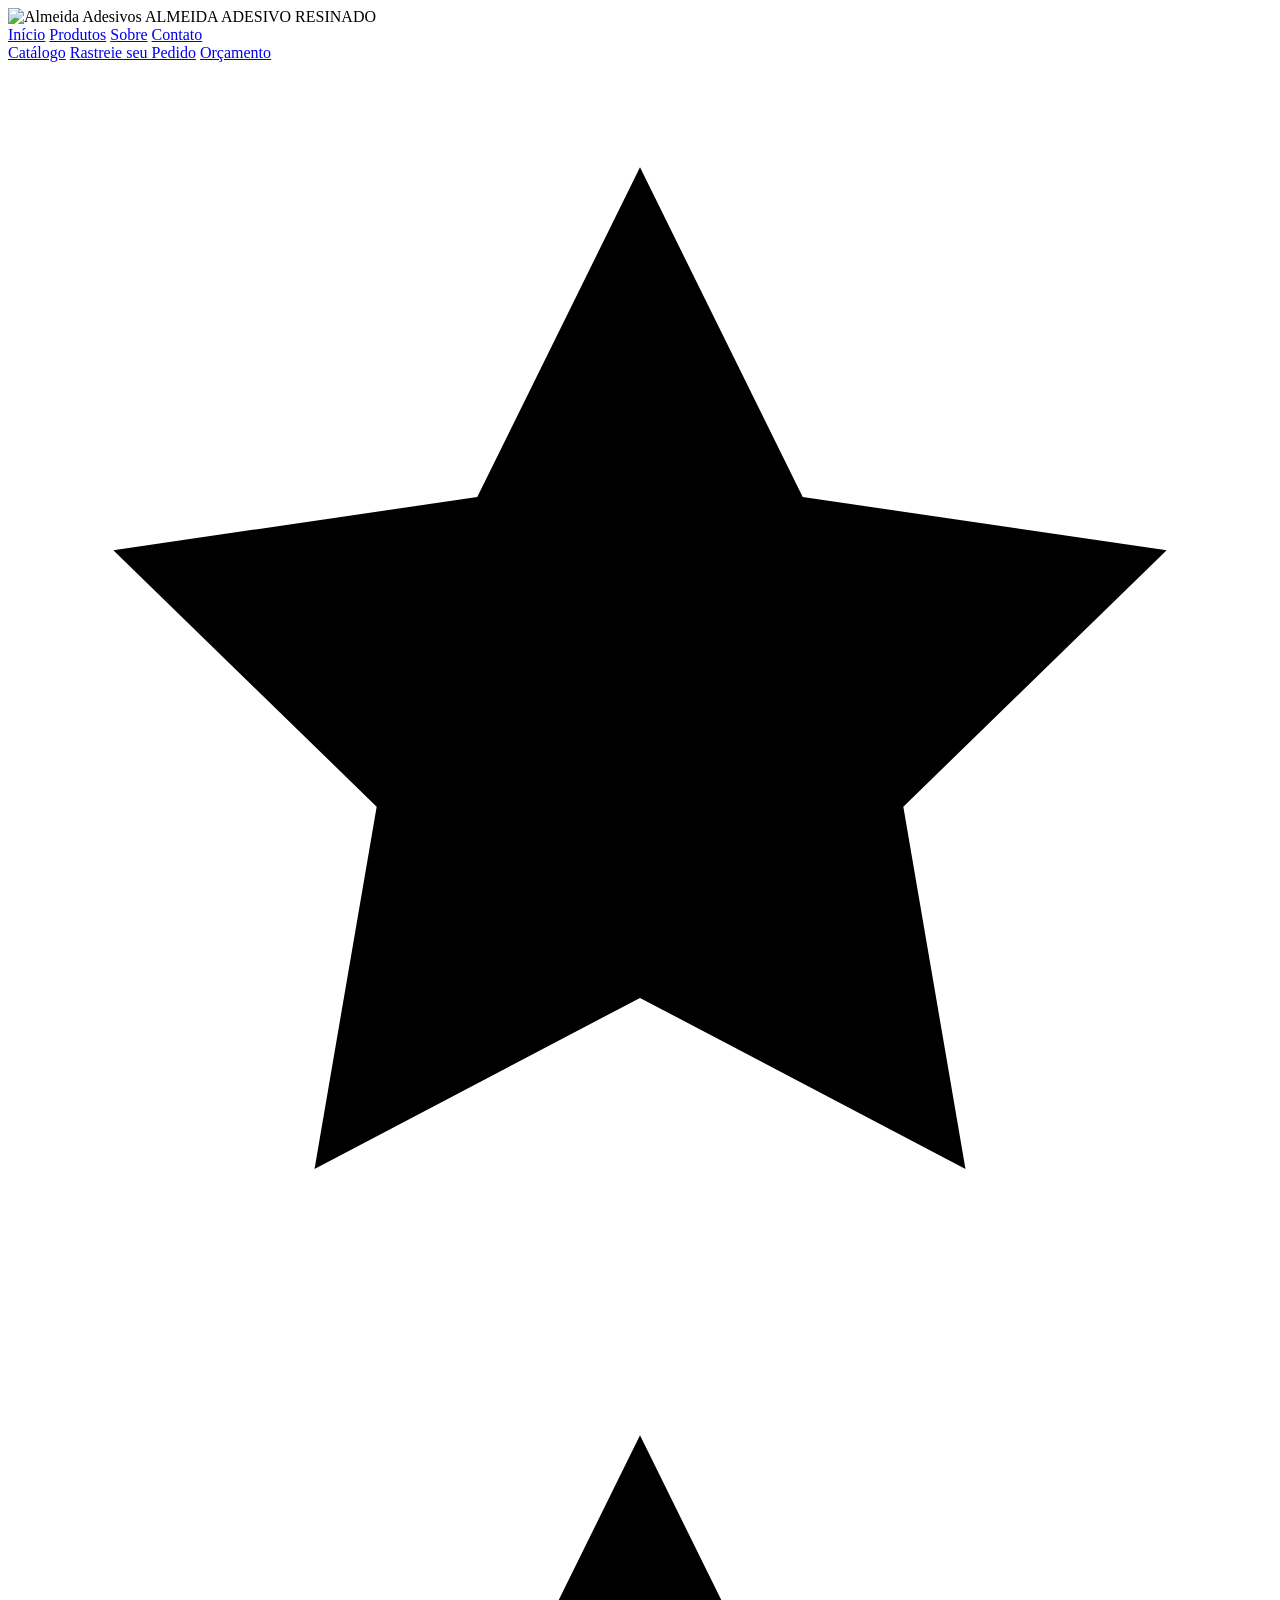
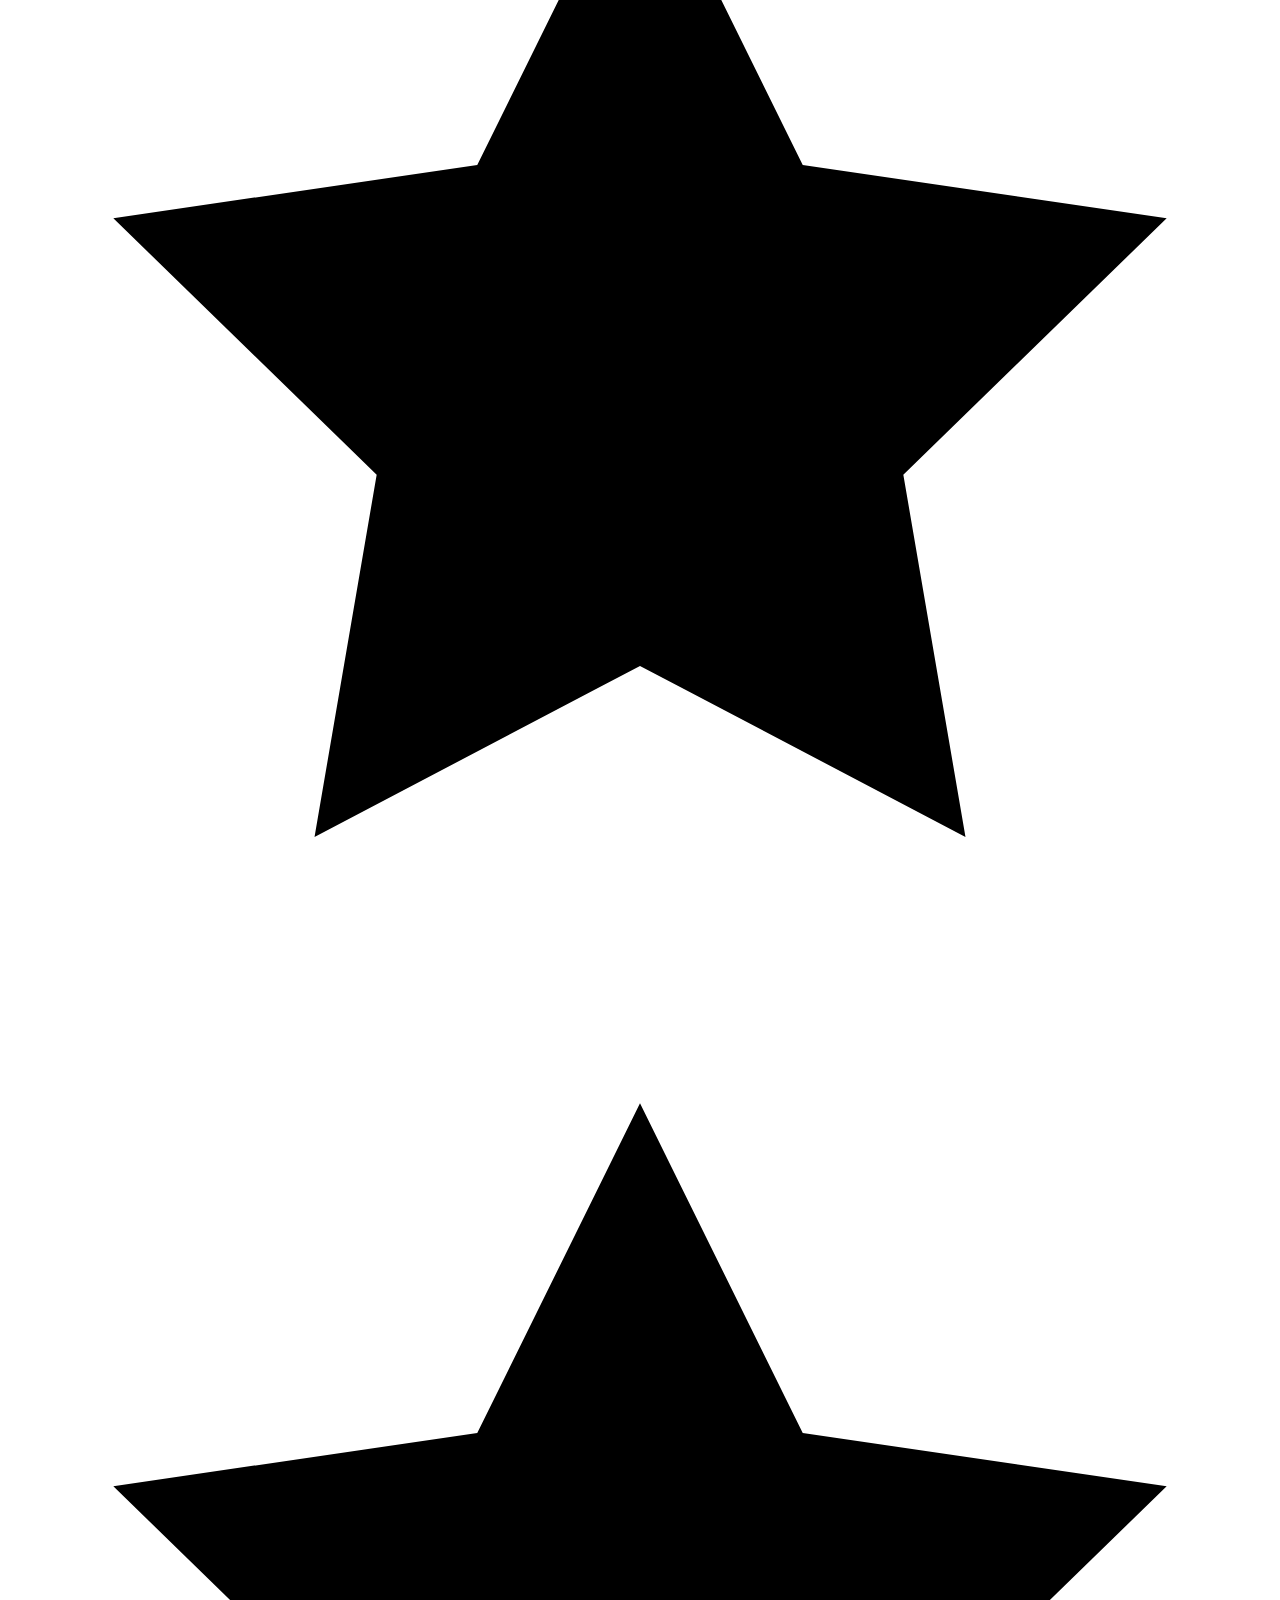
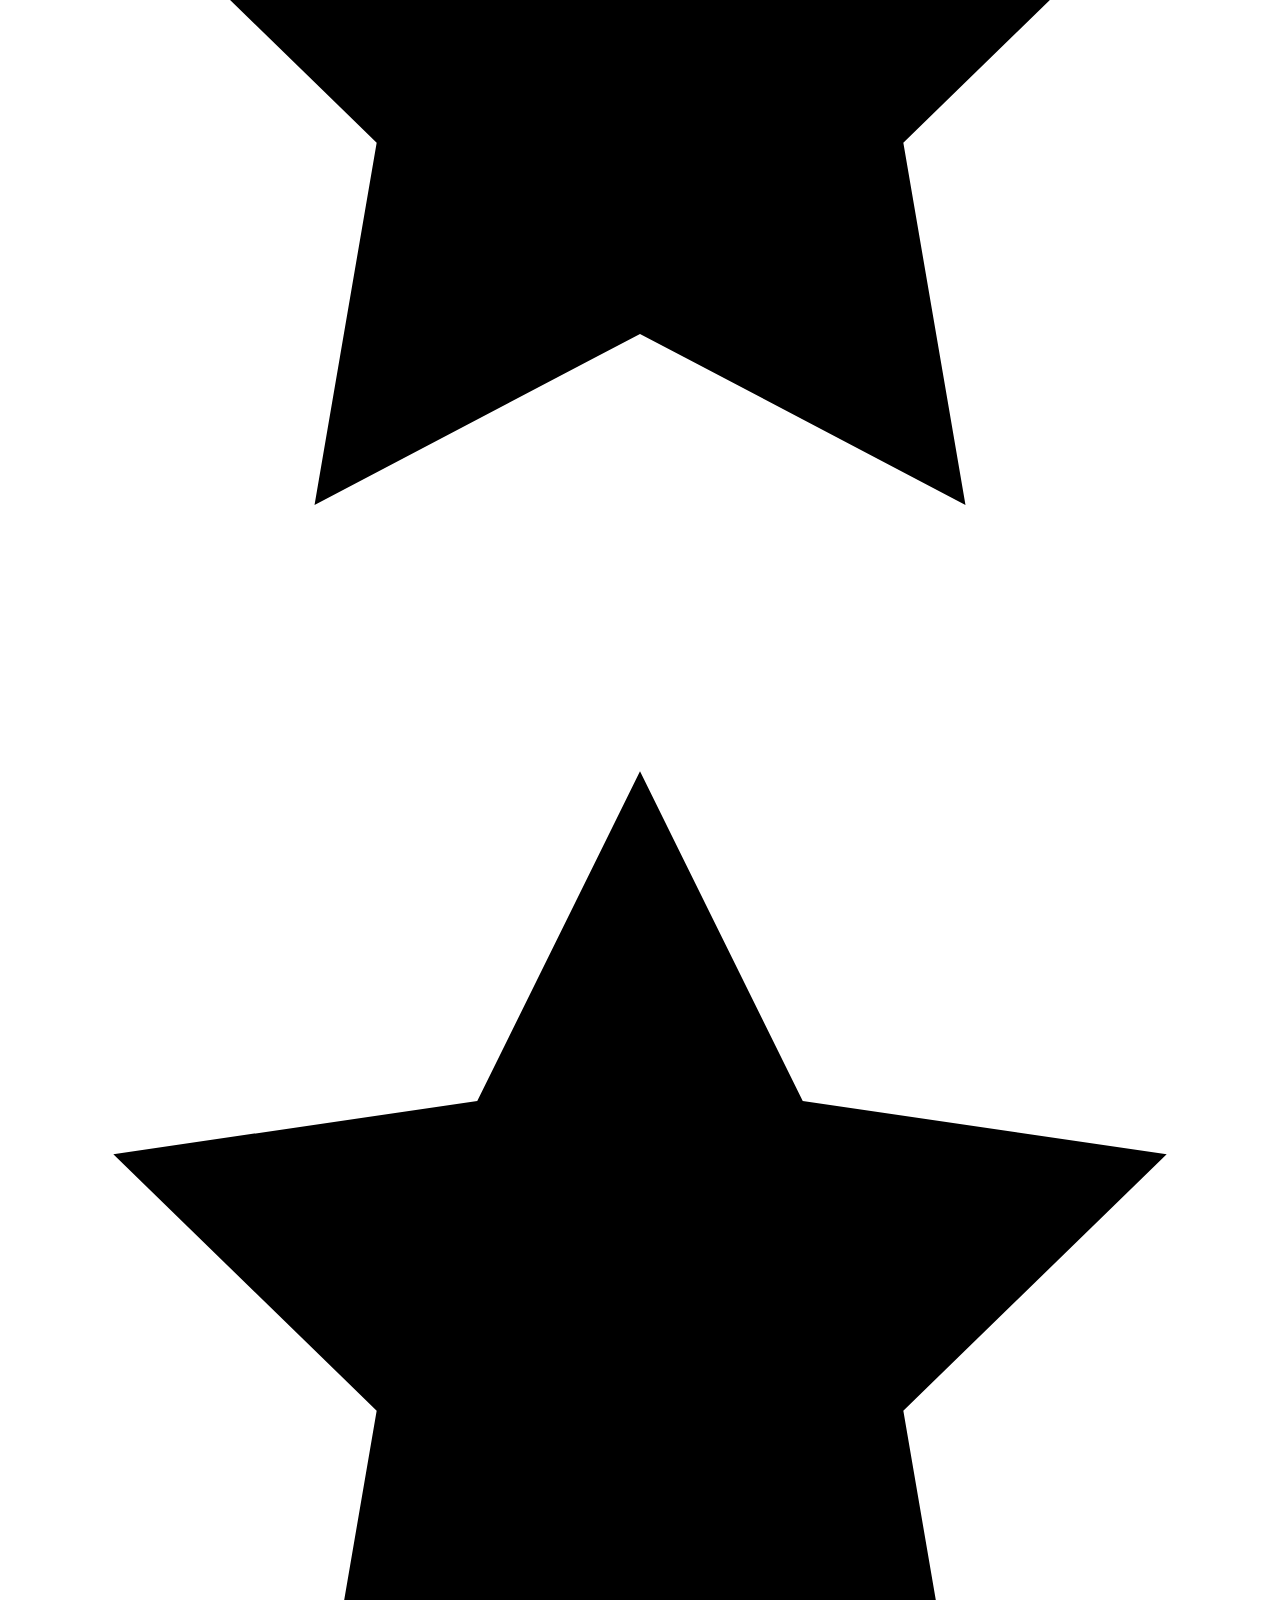
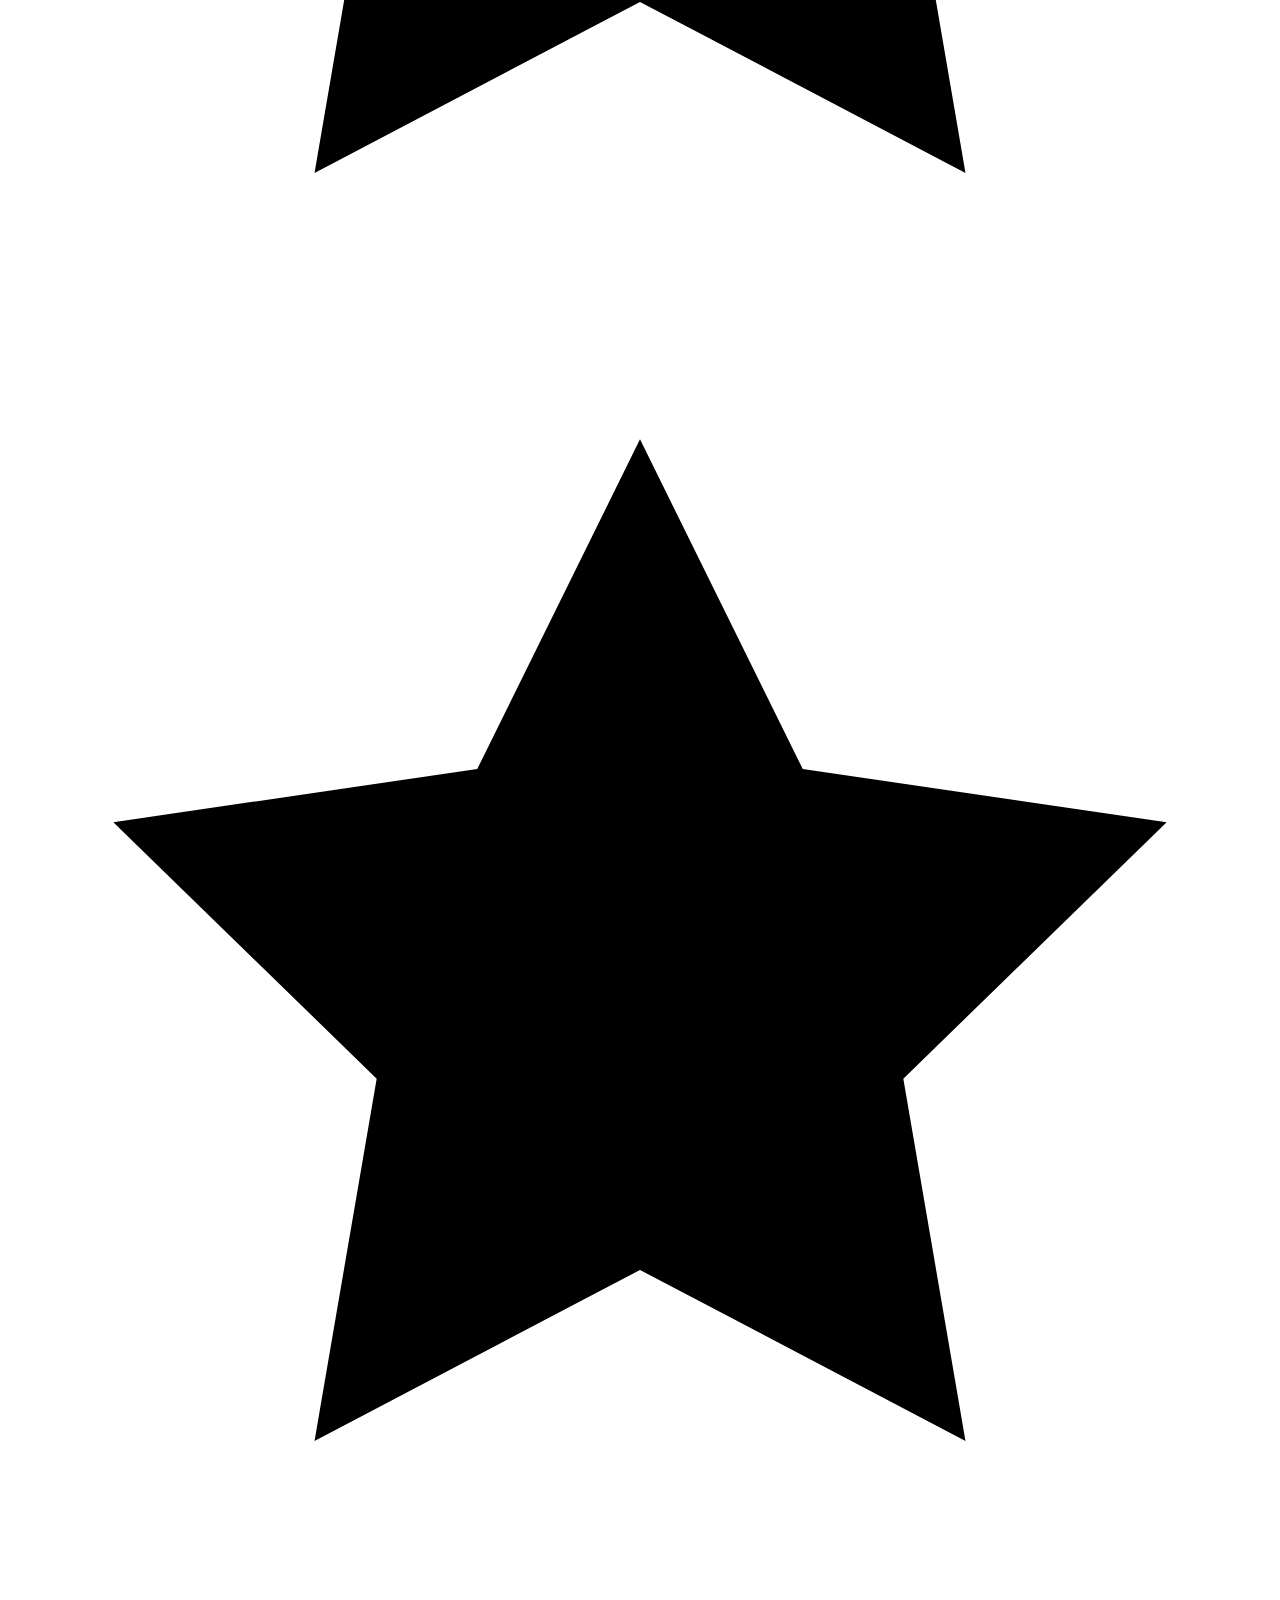
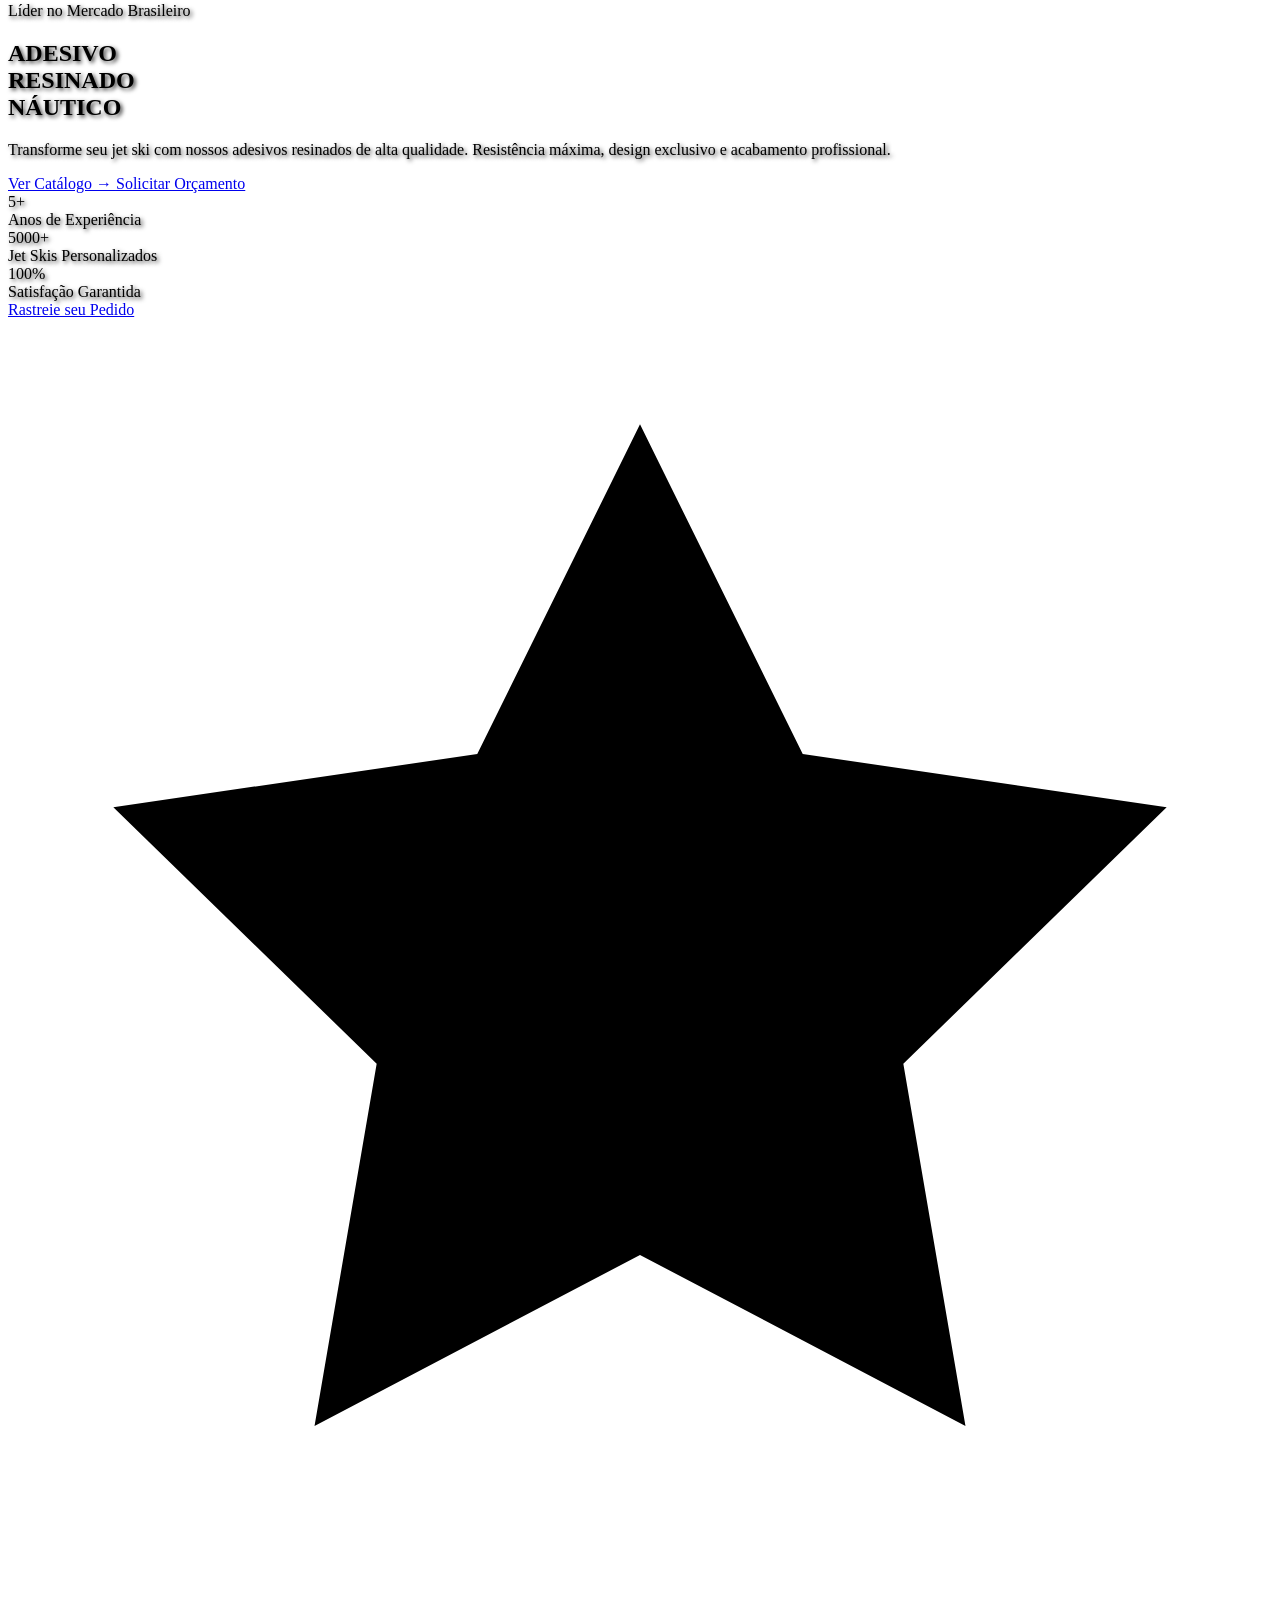
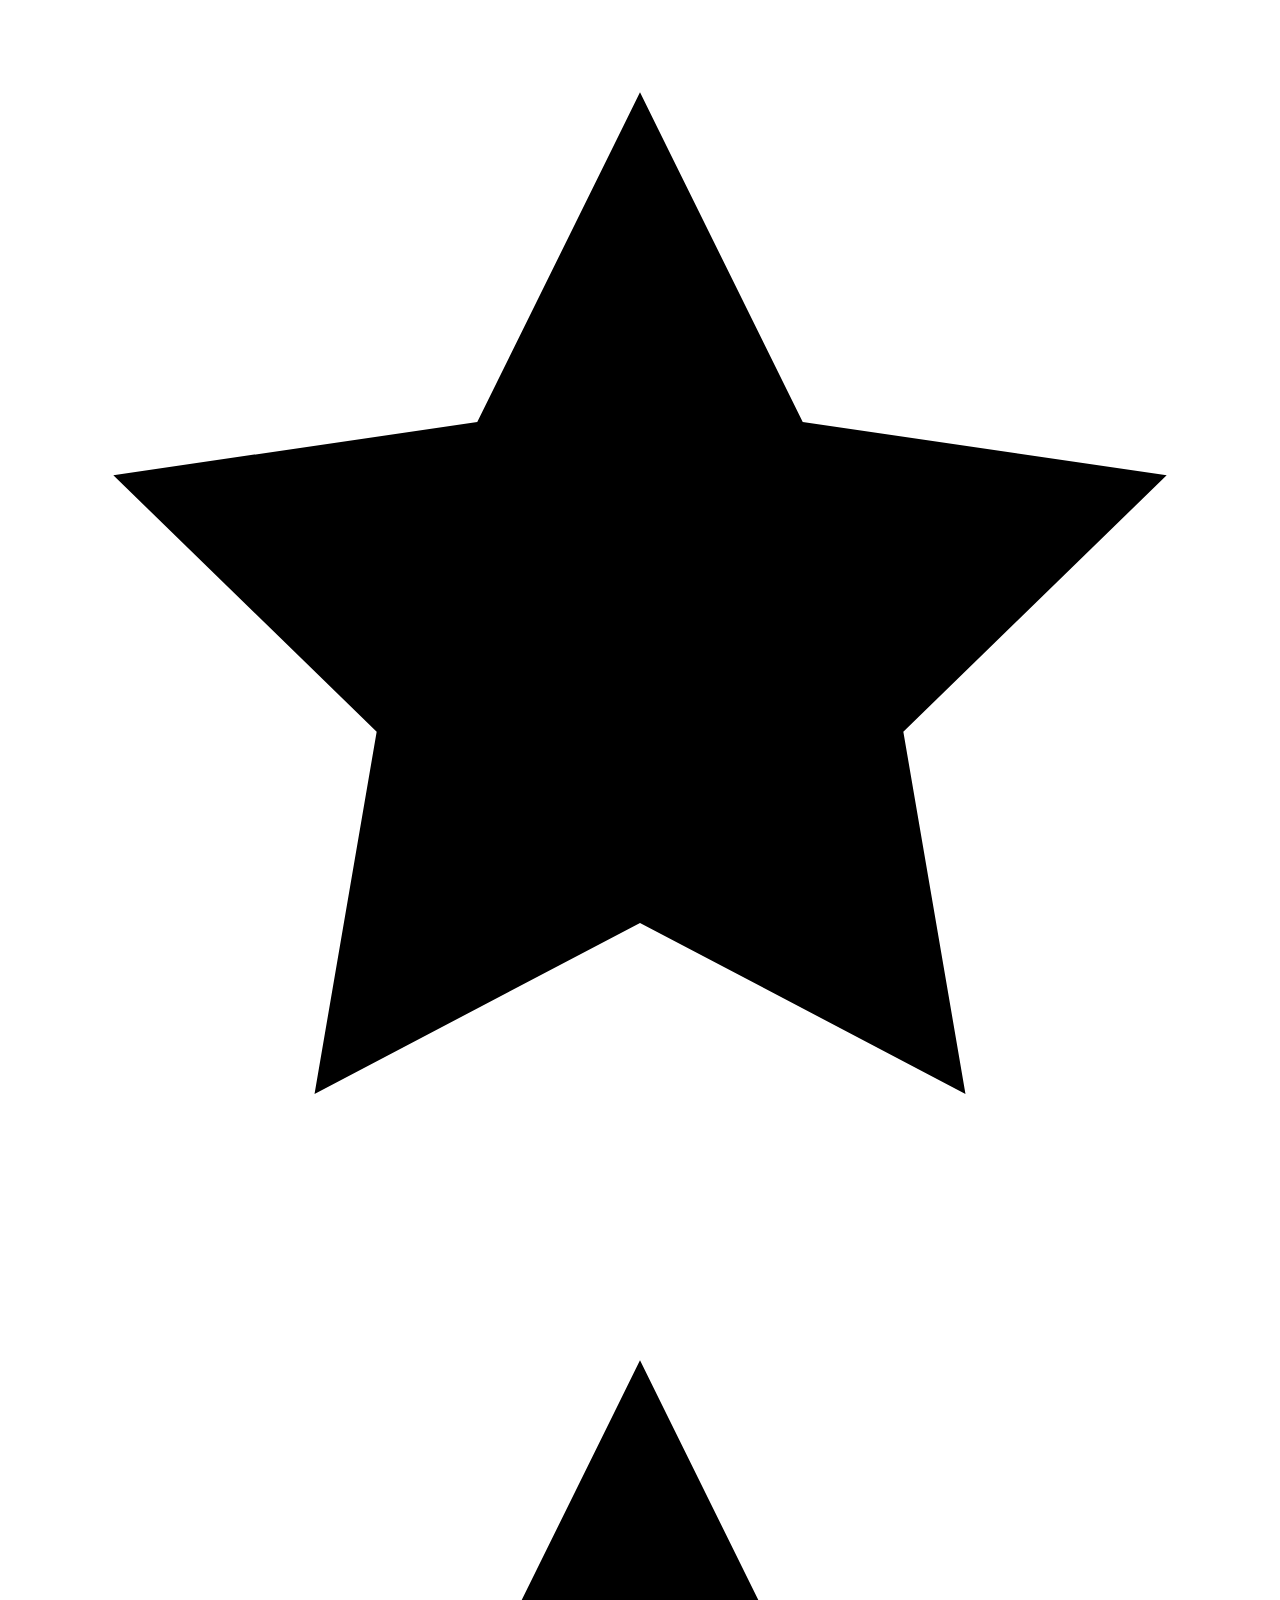
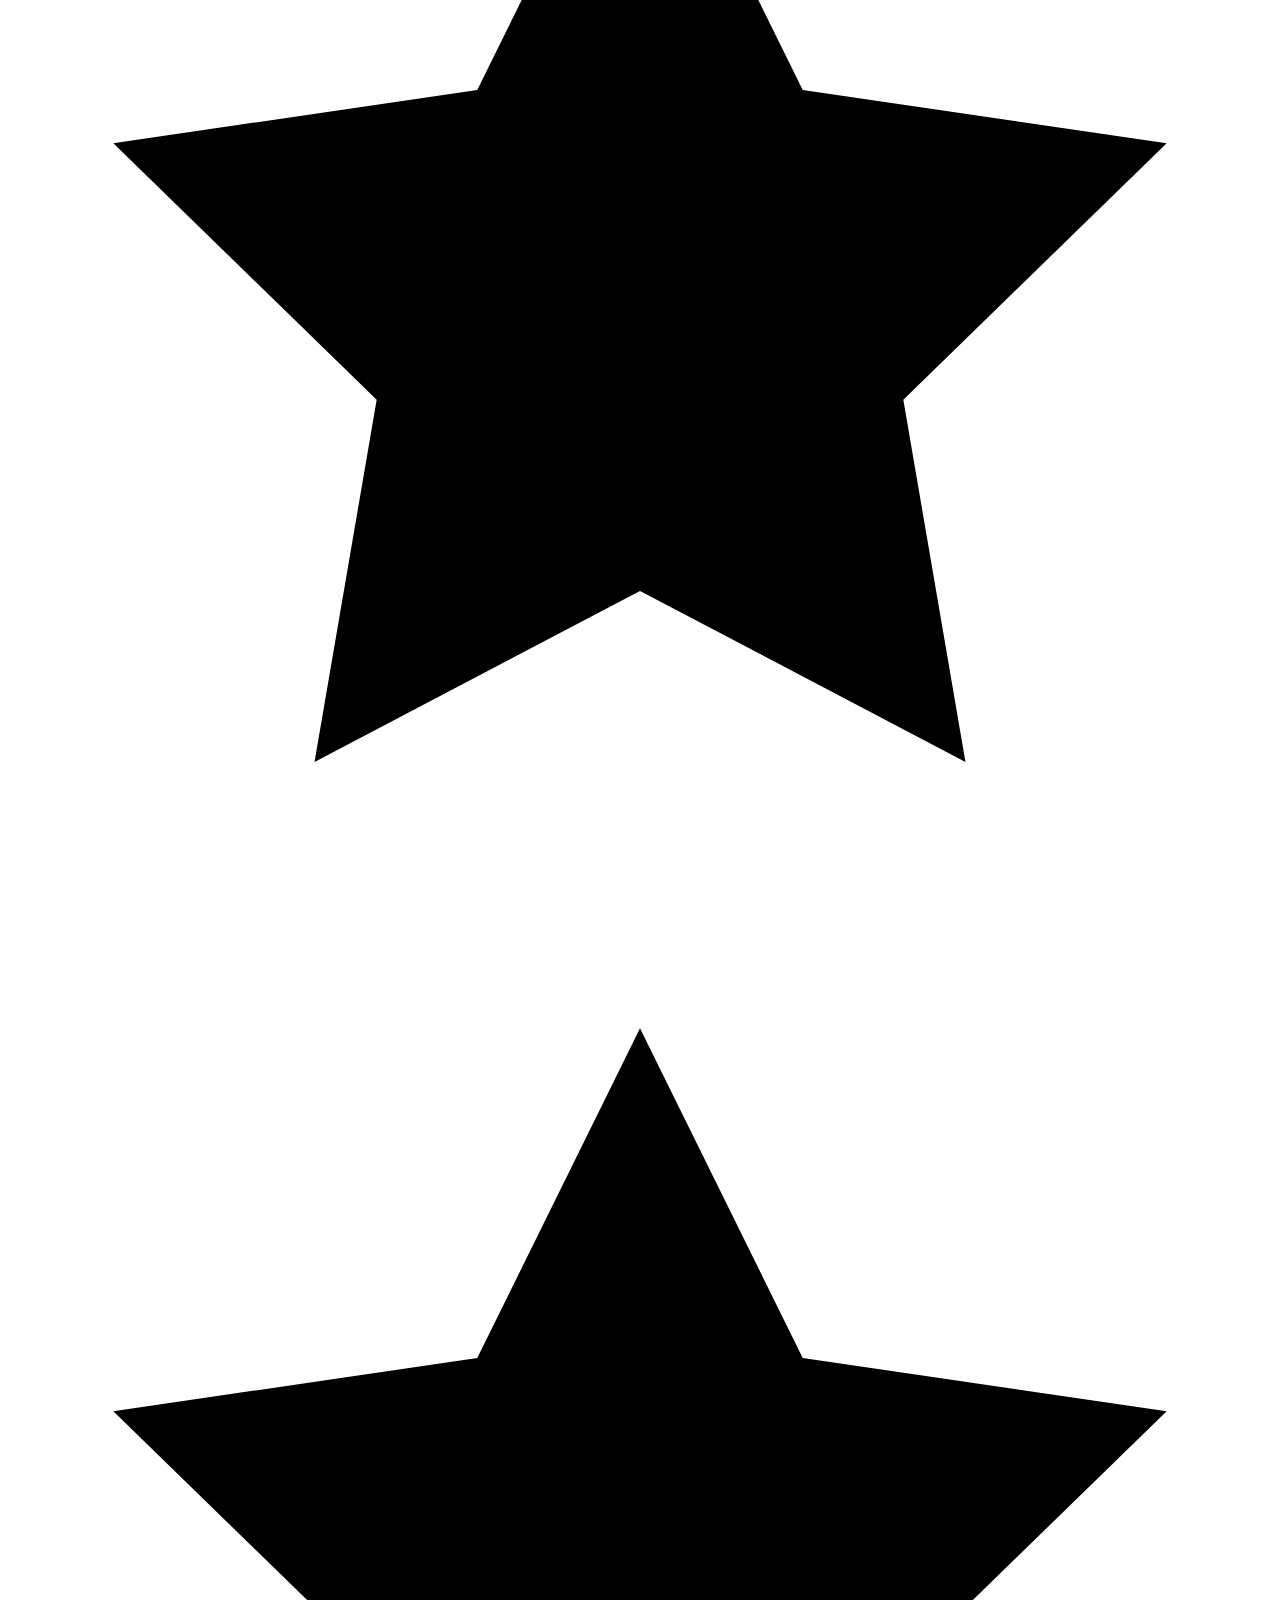
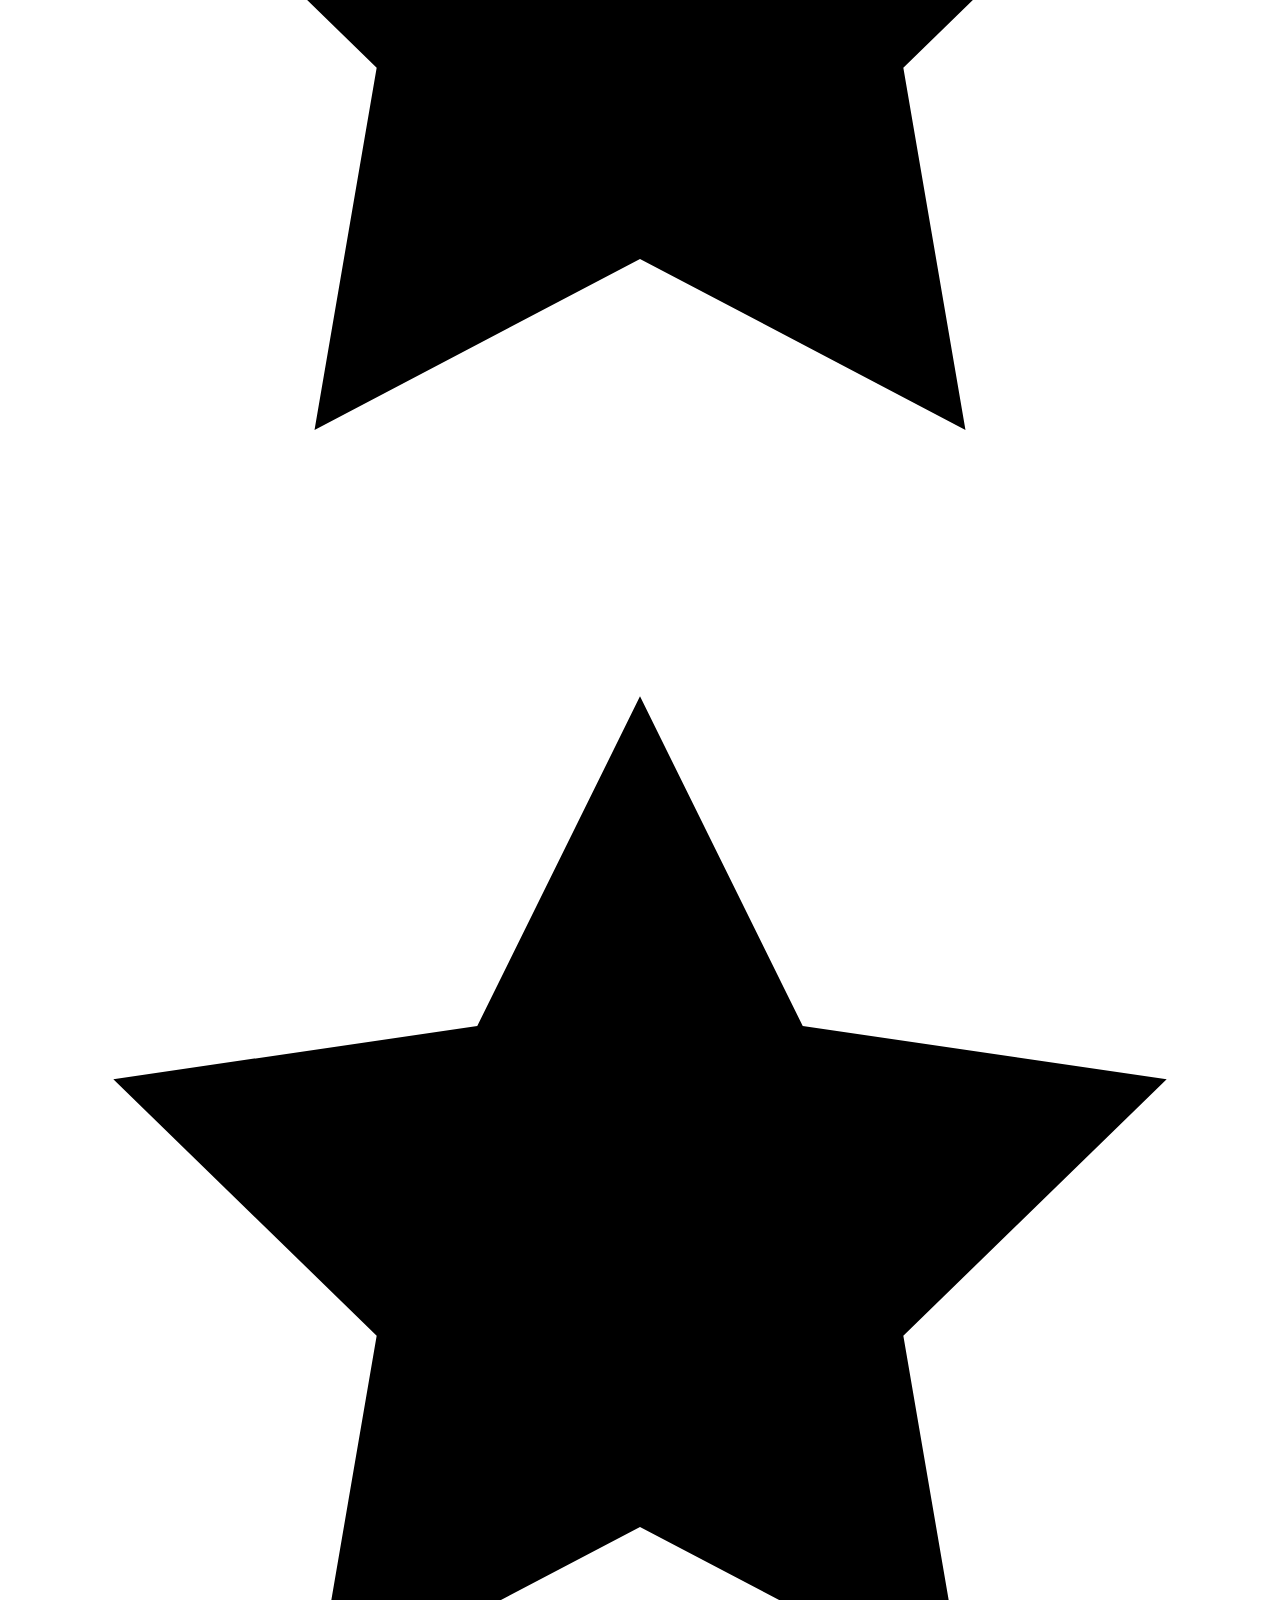
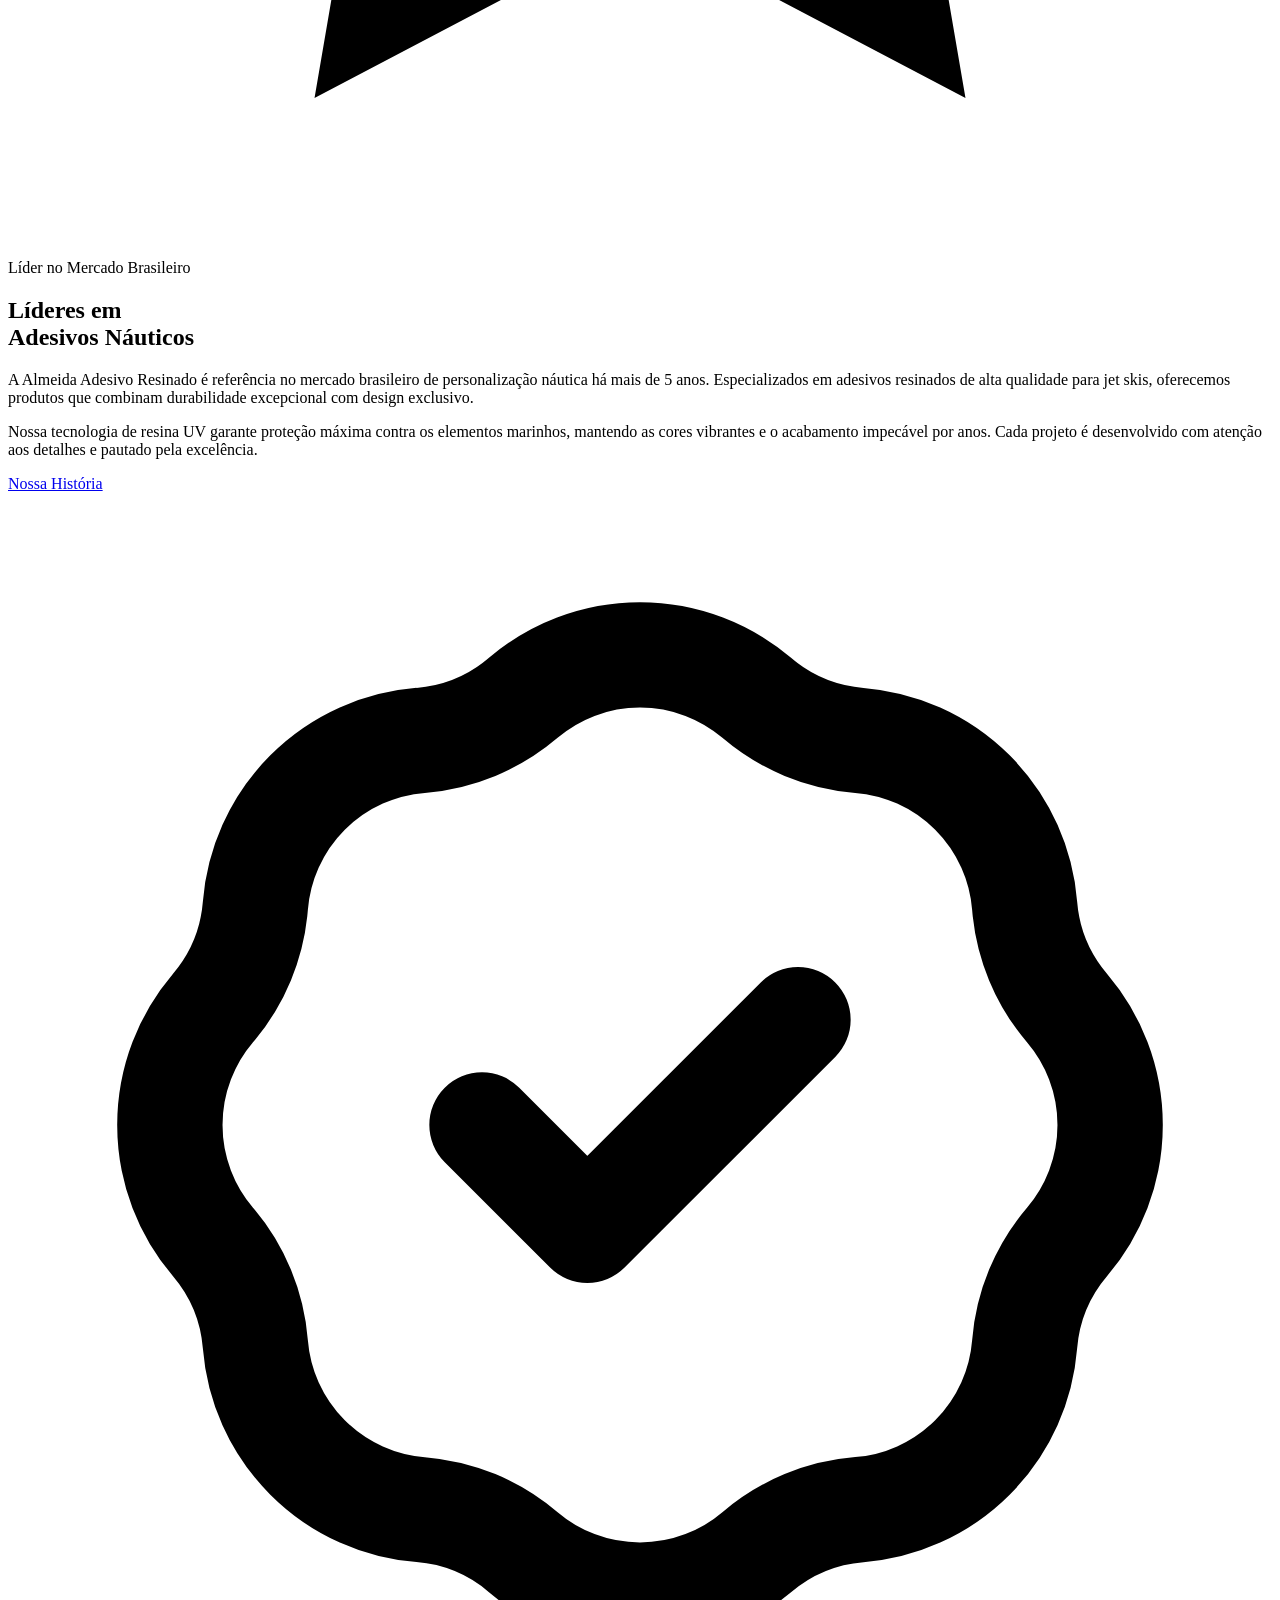
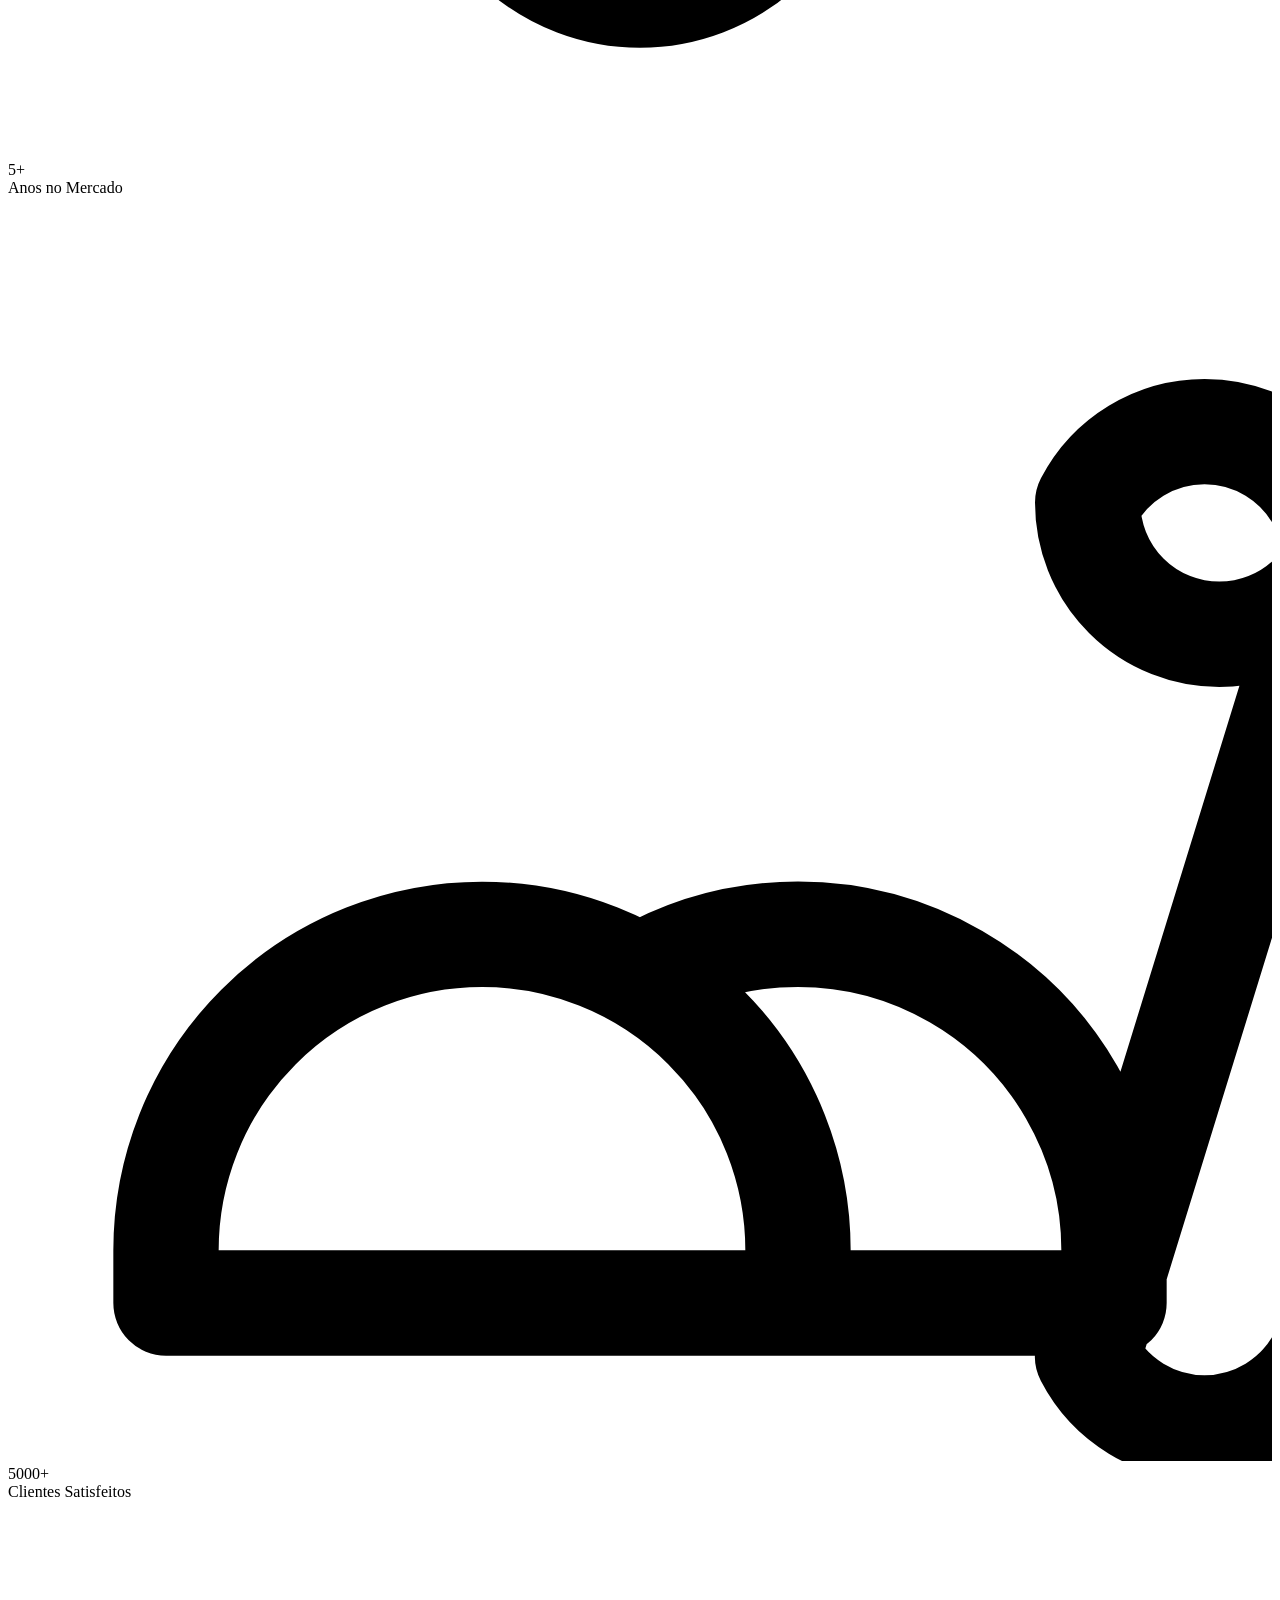
==== INTERSIGN/index.html @ 452cfc7f "Dale" ====
<!DOCTYPE html>
<html lang="pt-BR" class="dark">
<head>
    <meta charset="UTF-8">
    <meta name="viewport" content="width=device-width, initial-scale=1.0">
      <title>Intersign Comunicação Visual | Adesivos Náuticos para Jet Skis e Lanchas</title>

  <meta name="description" content="Especialistas em adesivos resinados náuticos para jet skis e lanchas. Design exclusivo, acabamento premium e resistência à água e sol. Qualidade garantida pela Almeida Adesivo Resinado.">
  <meta name="keywords" content="adesivo resinado náutico, adesivo jet ski, adesivo lancha, adesivo personalizado náutico, adesivo em resina, adesivo premium, Almeida Adesivo Resinado">
  <meta name="author" content="Almeida Adesivo Resinado">

  <!-- Ícones -->
  <link rel="icon" type="image/x-icon" href="favicon.ico">
  <link rel="icon" type="image/png" sizes="16x16" href="favicon-16x16.png">
  <link rel="icon" type="image/png" sizes="32x32" href="favicon-32x32.png">
  <link rel="apple-touch-icon" sizes="180x180" href="apple-touch-icon.png">
  <link rel="manifest" href="site.webmanifest">

  <!-- Open Graph (prévia em redes sociais e Google) -->
  <meta property="og:title" content="Almeida Adesivo Resinado | Adesivos Náuticos Premium para Jet Skis e Lanchas" />
  <meta property="og:description" content="Transforme seu jet ski ou lancha com adesivos resinados personalizados e de alta durabilidade. Design exclusivo e qualidade premium." />
  <meta property="og:url" content="https://www.almeidaresinados.com.br/" />
  <meta property="og:type" content="website" />
  <meta property="og:image" content="https://www.almeidaresinados.com.br/images/capa.jpg" />

  <!-- Fontes e estilos -->
  <link rel="preconnect" href="https://fonts.googleapis.com">
  <link rel="preconnect" href="https://fonts.gstatic.com/" crossorigin>
  <link href="https://fonts.googleapis.com/css2?family=Geist:wght@100..900&family=Geist+Mono:wght@100..900&display=swap" rel="stylesheet">
  <link rel="stylesheet" href="styles.css">
</head>
<body class="font-sans">
    <header class="fixed top-0 w-full z-50 bg-background/80 backdrop-blur-md border-b border-border">
        <div class="container mx-auto px-4 py-4">
            <div class="flex items-center justify-between">
                <div class="flex items-center space-x-2">
                    <img src="images/minilogo1.jpg" alt="Almeida Adesivos" class="h-8 w-8 rounded object-cover">
                    <span class="text-lg md:text-xl font-bold text-foreground">ALMEIDA ADESIVO RESINADO</span>
                </div>

                <nav class="hidden md:flex items-center space-x-6 lg:space-x-8">
                    <a href="#home" class="text-foreground hover:text-primary transition-colors">Início</a>
                    <a href="#produtos" class="text-foreground hover:text-primary transition-colors">Produtos</a>
                    <a href="#sobre" class="text-foreground hover:text-primary transition-colors">Sobre</a>
                    <a href="https://wa.me/5512997000423?text=Ol%C3%A1%2C%20Tenho%20interesse%20e%20gostaria%20de%20mais%20informa%C3%A7%C3%B5es." target="_blank" class="text-foreground hover:text-primary transition-colors">Contato</a>
                </nav>

                <div class="hidden md:flex items-center space-x-2 lg:space-x-4">
                    <a href="#produtos" class="btn btn-outline text-sm px-3 py-2">Catálogo</a>
                    <a href="https://rastreamento.correios.com.br/app/index.php" target="_blank" class="btn btn-outline text-sm px-3 py-2">Rastreie seu Pedido</a>
                    <a href="#contato" class="btn btn-primary text-sm px-3 py-2">Orçamento</a>
                </div>

                    </nav>
                </div>
            </div>
        </div>
    </header>

    <main class="min-h-screen bg-background">
        <section id="home" class="relative min-h-screen flex items-center justify-center overflow-hidden">
            <!-- Added proper blur effect to background image -->
            <div class="absolute inset-0 bg-cover bg-center bg-no-repeat filter blur-sm" style="background-image: url('images/325.jpg');"></div>
            <div class="absolute inset-0 bg-black/40"></div>

            <div class="relative z-10 container mx-auto px-4 text-center">
                <div class="flex items-center justify-center space-x-1 mb-4 md:mb-6">
                    <svg class="h-6 w-6 md:h-8 md:w-8 fill-yellow-400 text-yellow-400" viewBox="0 0 24 24">
                        <path d="M12 2l3.09 6.26L22 9.27l-5 4.87 1.18 6.88L12 17.77l-6.18 3.25L7 14.14 2 9.27l6.91-1.01L12 2z"/>
                    </svg>
                    <svg class="h-6 w-6 md:h-8 md:w-8 fill-yellow-400 text-yellow-400" viewBox="0 0 24 24">
                        <path d="M12 2l3.09 6.26L22 9.27l-5 4.87 1.18 6.88L12 17.77l-6.18 3.25L7 14.14 2 9.27l6.91-1.01L12 2z"/>
                    </svg>
                    <svg class="h-6 w-6 md:h-8 md:w-8 fill-yellow-400 text-yellow-400" viewBox="0 0 24 24">
                        <path d="M12 2l3.09 6.26L22 9.27l-5 4.87 1.18 6.88L12 17.77l-6.18 3.25L7 14.14 2 9.27l6.91-1.01L12 2z"/>
                    </svg>
                    <svg class="h-6 w-6 md:h-8 md:w-8 fill-yellow-400 text-yellow-400" viewBox="0 0 24 24">
                        <path d="M12 2l3.09 6.26L22 9.27l-5 4.87 1.18 6.88L12 17.77l-6.18 3.25L7 14.14 2 9.27l6.91-1.01L12 2z"/>
                    </svg>
                    <svg class="h-6 w-6 md:h-8 md:w-8 fill-yellow-400 text-yellow-400" viewBox="0 0 24 24">
                        <path d="M12 2l3.09 6.26L22 9.27l-5 4.87 1.18 6.88L12 17.77l-6.18 3.25L7 14.14 2 9.27l6.91-1.01L12 2z"/>
                    </svg>
                    <span class="ml-2 text-sm md:text-base text-white font-medium" style="text-shadow: 2px 2px 4px rgba(0,0,0,0.8);">Líder no Mercado Brasileiro</span>
                </div>

                <h1 class="text-3xl sm:text-4xl md:text-5xl lg:text-7xl font-bold mb-4 md:mb-6 text-white leading-tight" style="text-shadow: 2px 2px 4px rgba(0,0,0,0.8);">
                    ADESIVO<br>
                    RESINADO<br>
                    <span class="text-gray-300">NÁUTICO</span>
                </h1>

                <p class="text-sm sm:text-base md:text-lg lg:text-xl text-white mb-6 md:mb-8 max-w-3xl mx-auto px-4" style="text-shadow: 2px 2px 4px rgba(0,0,0,0.8);">
                    Transforme seu jet ski com nossos adesivos resinados de alta qualidade. Resistência máxima, design exclusivo e acabamento profissional.
                </p>

                <div class="flex flex-col sm:flex-row items-center justify-center space-y-3 sm:space-y-0 sm:space-x-4 md:space-x-6 mb-12 md:mb-16 px-4">
                    <a href="#produtos" class="btn btn-primary btn-lg px-6 md:px-8 py-3 md:py-4 text-base md:text-lg w-full sm:w-auto">
                        Ver Catálogo →
                    </a>
                    <a href="#contato" class="btn btn-outline btn-lg px-6 md:px-8 py-3 md:py-4 text-base md:text-lg border-white text-white hover:bg-white hover:text-black w-full sm:w-auto">
                        Solicitar Orçamento
                    </a>
                </div>

                <div class="grid grid-cols-3 gap-4 md:gap-8 max-w-2xl mx-auto px-4">
                    <div class="text-center">
                        <div class="text-2xl sm:text-3xl md:text-4xl lg:text-5xl font-bold text-green-400 mb-1 md:mb-2" style="text-shadow: 2px 2px 4px rgba(0,0,0,0.8);">5+</div>
                        <div class="text-xs sm:text-sm text-white" style="text-shadow: 2px 2px 4px rgba(0,0,0,0.8);">Anos de Experiência</div>
                    </div>
                    <div class="text-center">
                        <div class="text-2xl sm:text-3xl md:text-4xl lg:text-5xl font-bold text-green-400 mb-1 md:mb-2" style="text-shadow: 2px 2px 4px rgba(0,0,0,0.8);">5000+</div>
                        <div class="text-xs sm:text-sm text-white" style="text-shadow: 2px 2px 4px rgba(0,0,0,0.8);">Jet Skis Personalizados</div>
                    </div>
                    <div class="text-center">
                        <div class="text-2xl sm:text-3xl md:text-4xl lg:text-5xl font-bold text-green-400 mb-1 md:mb-2" style="text-shadow: 2px 2px 4px rgba(0,0,0,0.8);">100%</div>
                        <div class="text-xs sm:text-sm text-white" style="text-shadow: 2px 2px 4px rgba(0,0,0,0.8);">Satisfação Garantida</div>
                    </div>
                </div>

                <!-- Added tracking button below stats section -->
                <div class="mt-8 flex justify-center px-4">
                    <a href="https://rastreamento.correios.com.br/app/index.php" target="_blank" class="btn btn-primary btn-lg px-6 md:px-8 py-3 md:py-4 text-base md:text-lg w-full sm:w-auto">
                        Rastreie seu Pedido
                    </a>
                </div>
            </div>
        </section>

        <section id="sobre" class="py-12 md:py-20 bg-background">
            <div class="container mx-auto px-4">
                <div class="grid grid-cols-1 lg:grid-cols-2 gap-8 md:gap-12 items-center">
                    <div>
                        <div class="flex items-center space-x-1 mb-4">
                            <svg class="h-4 w-4 fill-yellow-400 text-yellow-400" viewBox="0 0 24 24">
                                <path d="M12 2l3.09 6.26L22 9.27l-5 4.87 1.18 6.88L12 17.77l-6.18 3.25L7 14.14 2 9.27l6.91-1.01L12 2z"/>
                            </svg>
                            <svg class="h-4 w-4 fill-yellow-400 text-yellow-400" viewBox="0 0 24 24">
                                <path d="M12 2l3.09 6.26L22 9.27l-5 4.87 1.18 6.88L12 17.77l-6.18 3.25L7 14.14 2 9.27l6.91-1.01L12 2z"/>
                            </svg>
                            <svg class="h-4 w-4 fill-yellow-400 text-yellow-400" viewBox="0 0 24 24">
                                <path d="M12 2l3.09 6.26L22 9.27l-5 4.87 1.18 6.88L12 17.77l-6.18 3.25L7 14.14 2 9.27l6.91-1.01L12 2z"/>
                            </svg>
                            <svg class="h-4 w-4 fill-yellow-400 text-yellow-400" viewBox="0 0 24 24">
                                <path d="M12 2l3.09 6.26L22 9.27l-5 4.87 1.18 6.88L12 17.77l-6.18 3.25L7 14.14 2 9.27l6.91-1.01L12 2z"/>
                            </svg>
                            <svg class="h-4 w-4 fill-yellow-400 text-yellow-400" viewBox="0 0 24 24">
                                <path d="M12 2l3.09 6.26L22 9.27l-5 4.87 1.18 6.88L12 17.77l-6.18 3.25L7 14.14 2 9.27l6.91-1.01L12 2z"/>
                            </svg>
                            <span class="ml-2 text-sm text-muted-foreground font-medium">Líder no Mercado Brasileiro</span>
                        </div>

                        <h2 class="text-3xl md:text-4xl lg:text-5xl font-bold mb-6 text-balance">
                            Líderes em<br>
                            Adesivos <span class="text-gradient">Náuticos</span>
                        </h2>

                        <p class="text-muted-foreground mb-4 text-balance">
                            A Almeida Adesivo Resinado é referência no mercado brasileiro de personalização náutica há mais de 5 anos. Especializados em adesivos resinados de alta qualidade para jet skis, oferecemos produtos que combinam durabilidade excepcional com design exclusivo.
                        </p>

                        <p class="text-muted-foreground mb-6 text-balance">
                            Nossa tecnologia de resina UV garante proteção máxima contra os elementos marinhos, mantendo as cores vibrantes e o acabamento impecável por anos. Cada projeto é desenvolvido com atenção aos detalhes e pautado pela excelência.
                        </p>

                        <a href="#contato" class="btn btn-primary">
                            Nossa História
                        </a>
                    </div>

                    <div class="grid grid-cols-2 gap-4">
                        <!-- Added specific icons for each statistic as shown in the provided image -->
                        <div class="text-center p-6 bg-card rounded-lg border border-border">
                            <div class="inline-flex items-center justify-center w-12 h-12 bg-gray-800 rounded-full mb-4">
                                <svg class="h-6 w-6 text-white" fill="none" stroke="currentColor" viewBox="0 0 24 24">
                                    <path stroke-linecap="round" stroke-linejoin="round" stroke-width="2" d="M9 12l2 2 4-4M7.835 4.697a3.42 3.42 0 001.946-.806 3.42 3.42 0 014.438 0 3.42 3.42 0 001.946.806 3.42 3.42 0 013.138 3.138 3.42 3.42 0 00.806 1.946 3.42 3.42 0 010 4.438 3.42 3.42 0 00-.806 1.946 3.42 3.42 0 01-3.138 3.138 3.42 3.42 0 00-1.946.806 3.42 3.42 0 01-4.438 0 3.42 3.42 0 00-1.946-.806 3.42 3.42 0 01-3.138-3.138 3.42 3.42 0 00-.806-1.946 3.42 3.42 0 010-4.438 3.42 3.42 0 00.806-1.946 3.42 3.42 0 013.138-3.138z"></path>
                                </svg>
                            </div>
                            <div class="text-3xl md:text-4xl font-bold text-primary mb-2">5+</div>
                            <div class="text-sm text-muted-foreground">Anos no Mercado</div>
                        </div>
                        <div class="text-center p-6 bg-card rounded-lg border border-border">
                            <div class="inline-flex items-center justify-center w-12 h-12 bg-gray-800 rounded-full mb-4">
                                <svg class="h-6 w-6 text-white" fill="none" stroke="currentColor" viewBox="0 0 24 24">
                                    <path stroke-linecap="round" stroke-linejoin="round" stroke-width="2" d="M15 21H3v-1a6 6 0 0112 0v1zm0 0h6v-1a6 6 0 00-9-5.197m13.5-9a2.5 2.5 0 11-5 0 2.5 2.5 0 014.438 0 2.5 2.5 0 001.946.806 2.5 2.5 0 013.138 3.138 2.5 2.5 0 00.806 1.946 2.5 2.5 0 010 4.438 2.5 2.5 0 00-.806 1.946 2.5 2.5 0 01-3.138 3.138 2.5 2.5 0 00-1.946.806 2.5 2.5 0 01-4.438 0z"></path>
                                </svg>
                            </div>
                            <div class="text-3xl md:text-4xl font-bold text-primary mb-2">5000+</div>
                            <div class="text-sm text-muted-foreground">Clientes Satisfeitos</div>
                        </div>
                        <div class="text-center p-6 bg-card rounded-lg border border-border">
                            <div class="inline-flex items-center justify-center w-12 h-12 bg-gray-800 rounded-full mb-4">
                                <svg class="h-6 w-6 text-white" fill="none" stroke="currentColor" viewBox="0 0 24 24">
                                    <path stroke-linecap="round" stroke-linejoin="round" stroke-width="2" d="M12 8v4l3 3m6-3a9 9 0 11-18 0 9 9 0 0118 0z"></path>
                                </svg>
                            </div>
                            <div class="text-3xl md:text-4xl font-bold text-primary mb-2">Até 72h</div>
                            <div class="text-sm text-muted-foreground">Tempo de Entrega</div>
                        </div>
                        <div class="text-center p-6 bg-card rounded-lg border border-border">
                            <div class="inline-flex items-center justify-center w-12 h-12 bg-gray-800 rounded-full mb-4">
                                <svg class="h-6 w-6 text-white" fill="none" stroke="currentColor" viewBox="0 0 24 24">
                                    <path stroke-linecap="round" stroke-linejoin="round" stroke-width="2" d="M17.657 16.657L13.414 20.9a1.998 1.998 0 01-2.827 0l-4.586-4.586a6 6 0 010-8.486 6 6 0 018.486 0 6 6 0 010 8.486z"></path>
                                    <path stroke-linecap="round" stroke-linejoin="round" stroke-width="2" d="M15 11a3 3 0 11-6 0 3 3 0 016 0z"></path>
                                </svg>
                            </div>
                            <div class="text-3xl md:text-4xl font-bold text-primary mb-2">Todo</div>
                            <div class="text-sm text-muted-foreground">Brasil</div>
                        </div>
                    </div>
                </div>
            </div>
        </section>

        <section id="produtos" class="py-12 md:py-20 bg-card">
            <div class="container mx-auto px-4">
                <div class="text-center mb-12 md:mb-16">
                    <h2 class="text-3xl md:text-4xl lg:text-5xl font-bold mb-4 md:mb-6 text-balance">
                        Nossos <span class="text-gradient">Produtos</span>
                    </h2>
                    <p class="text-lg md:text-xl text-muted-foreground max-w-2xl mx-auto text-balance">
                        Escolha entre nossos kits profissionais e tenha mais de 80 modelos de Fontes!
                    </p>
                </div>

                <div class="grid grid-cols-1 md:grid-cols-3 gap-6 md:gap-8 mb-12 md:mb-20">
                    <div class="card bg-background border-border hover:border-primary transition-colors group">
                        <div class="relative overflow-hidden rounded-t-lg">
                            <img src="images/nomeresinado.jpg" alt="Kit Nome Resinado" class="w-full h-48 object-cover group-hover:scale-105 transition-transform duration-300">
                            <div class="absolute top-4 right-4 bg-primary text-primary-foreground px-3 py-1 rounded-full text-sm font-semibold">R$ 150</div>
                        </div>
                        <div class="p-4 md:p-6">
                            <h3 class="text-lg md:text-xl font-bold mb-3 text-foreground">Kit Nome Resinado</h3>
                            <p class="text-muted-foreground mb-4 text-balance text-sm md:text-base">Adesivos para Carenagem, Inclui Instrução e Kit de Limpeza.</p>
                            <div class="space-y-2 mb-6">
                                <div class="flex items-center text-sm text-muted-foreground">
                                    <div class="w-2 h-2 bg-primary rounded-full mr-3"></div>
                                    Resina Própria Náutica
                                </div>
                                <div class="flex items-center text-sm text-muted-foreground">
                                    <div class="w-2 h-2 bg-primary rounded-full mr-3"></div>
                                    Adepto á Norman
                                </div>
                                <div class="flex items-center text-sm text-muted-foreground">
                                    <div class="w-2 h-2 bg-primary rounded-full mr-3"></div>
                                    Fácil Aplicação
                                </div>
                            </div>
                            <a href="https://wa.me/5512997000423?text=Ol%C3%A1%2C%20Gostaria%20de%20adquirir%20um%20Kit%20de%20Nome%20para%20minha%20embarca%C3%A7%C3%A3o%21" target="_blank" class="btn btn-primary w-full">
                                Enviar Mensagem
                            </a>
                        </div>
                    </div>

                    <div class="card bg-background border-border hover:border-primary transition-colors group">
                        <div class="relative overflow-hidden rounded-t-lg">
                            <img src="images/kitnumero.jpg" alt="Kit Numeração Resinado" class="w-full h-48 object-cover group-hover:scale-105 transition-transform duration-300">
                            <div class="absolute top-4 right-4 bg-primary text-primary-foreground px-3 py-1 rounded-full text-sm font-semibold">R$ 120</div>
                        </div>
                        <div class="p-4 md:p-6">
                            <h3 class="text-lg md:text-xl font-bold mb-3 text-foreground">Kit Numeração Resinado</h3>
                            <p class="text-muted-foreground mb-4 text-balance text-sm md:text-base">Adesivos para Carenagem, Inclui Instrução e Kit de Limpeza.</p>
                            <div class="space-y-2 mb-6">
                                <div class="flex items-center text-sm text-muted-foreground">
                                    <div class="w-2 h-2 bg-primary rounded-full mr-3"></div>
                                    Resina Própria Náutica
                                </div>
                                <div class="flex items-center text-sm text-muted-foreground">
                                    <div class="w-2 h-2 bg-primary rounded-full mr-3"></div>
                                    Adepto á Norman
                                </div>
                                <div class="flex items-center text-sm text-muted-foreground">
                                    <div class="w-2 h-2 bg-primary rounded-full mr-3"></div>
                                    Fácil Aplicação
                                </div>
                            </div>
                            <a href="https://wa.me/5512997000423?text=Ol%C3%A1%2C%20Gostaria%20de%20adquirir%20um%20Kit%20de%20Numera%C3%A7%C3%A3o%20para%20minha%20embarca%C3%A7%C3%A3o%21" target="_blank" class="btn btn-primary w-full">
                                Enviar Mensagem
                            </a>
                        </div>
                    </div>

                    <div class="card bg-background border-border hover:border-primary transition-colors group">
                        <div class="relative overflow-hidden rounded-t-lg">
                            <img src="images/lampiao.jpg" alt="Kit Nome + Numeração Resinado" class="w-full h-48 object-cover group-hover:scale-105 transition-transform duration-300">
                            <div class="absolute top-4 right-4 bg-primary text-primary-foreground px-3 py-1 rounded-full text-sm font-semibold">R$ 250</div>
                        </div>
                        <div class="p-4 md:p-6">
                            <h3 class="text-lg md:text-xl font-bold mb-3 text-foreground">Kit Nome + Numeração Resinado</h3>
                            <p class="text-muted-foreground mb-4 text-balance text-sm md:text-base">Kit Nome e Número Para Carenagem, Inclui Instrução e Kit de Limpeza.</p>
                            <div class="space-y-2 mb-6">
                                <div class="flex items-center text-sm text-muted-foreground">
                                    <div class="w-2 h-2 bg-primary rounded-full mr-3"></div>
                                    Resina Própria Náutica
                                </div>
                                <div class="flex items-center text-sm text-muted-foreground">
                                    <div class="w-2 h-2 bg-primary rounded-full mr-3"></div>
                                    Adepto á Norman
                                </div>
                                <div class="flex items-center text-sm text-muted-foreground">
                                    <div class="w-2 h-2 bg-primary rounded-full mr-3"></div>
                                    Fácil Aplicação
                                </div>
                            </div>
                            <a href="https://wa.me/5512997000423?text=Ol%C3%A1%2C%20Gostaria%20de%20adquirir%20um%20Kit%20de%20Nome%20%2B%20Numera%C3%A7%C3%A3o%20para%20minha%20embarca%C3%A7%C3%A3o%21" target="_blank" class="btn btn-primary w-full">
                                Enviar Mensagem
                            </a>
                        </div>
                    </div>
                </div>

                <div class="text-center mb-12 md:mb-16">
                    <!-- Fixed Instagram icon to use proper Instagram camera icon -->
                    <a href="https://www.instagram.com/adesivo.resinado.almeida/" target="_blank" class="btn btn-outline btn-lg">
                        <svg class="mr-3 h-6 w-6" fill="currentColor" viewBox="0 0 24 24">
                            <path d="M12 2.163c3.204 0 3.584.012 4.85.07 3.252.148 4.771 1.691 4.919 4.919.058 1.265.069 1.645.069 4.849 0 3.205-.012 3.584-.069 4.849-.149 3.225-1.664 4.771-4.919 4.919-1.266.058-1.644.07-4.85.07-3.204 0-3.584-.012-4.849-.07-3.26-.149-4.771-1.699-4.919-4.92-.058-1.265-.073-1.689-.073-4.948 0-3.204.013-3.583.07-4.849.149-3.227 1.664-4.771 4.919-4.919 1.266-.057 1.645-.069 4.849-.069zm0-2.163c-3.259 0-3.667.014-4.947.072-4.358.2-6.78 2.618-6.98 6.98-.059 1.281-.073 1.689-.073 4.948 0 3.259.014 3.668.072 4.948.2 4.358 2.618 6.78 6.98 6.98 1.281.058 1.689.072 4.948.072 3.259 0 3.668-.014 4.948-.072 4.354-.2 6.782-2.618 6.979-6.98.059-1.28.073-1.689.073-4.948 0-3.259-.014-3.667-.072-4.947-.196-4.354-2.617-6.78-6.979-6.98-1.281-.059-1.69-.073-4.949-.073zm0 5.838c-3.403 0-6.162 2.759-6.162 6.162s2.759 6.163 6.162 6.163 6.162-2.759 6.162-6.163c0-3.403-2.759-6.162-6.162-6.162zm0 10.162c-2.209 0-4-1.79-4-4 0-2.209 1.791-4 4-4s4 1.791 4 4c0 2.21-1.791 4-4 4zm6.406-11.845c-.796 0-1.441.645-1.441 1.44s.645 1.44 1.441 1.44c.795 0 1.439-.645 1.439-1.44s-.644-1.44-1.439-1.44z"/>
                        </svg>
                        Veja mais fotos em Nosso Instagram
                    </a>
                </div>

                <div class="grid grid-cols-1 sm:grid-cols-2 lg:grid-cols-4 gap-6 md:gap-8">
                    <div class="text-center p-4 bg-gray-800/20 rounded-lg border border-gray-700/30">
                        <!-- Added gray background container for Resistência Máxima section -->
                        <div class="inline-flex items-center justify-center w-12 h-12 md:w-16 md:h-16 bg-gray-800 rounded-full mb-4">
                            <svg class="h-6 w-6 md:h-8 md:w-8 text-white" fill="none" stroke="currentColor" viewBox="0 0 24 24">
                                <path stroke-linecap="round" stroke-linejoin="round" stroke-width="2" d="M9 12l2 2 4-4m5.618-4.016A11.955 11.955 0 0112 2.944a11.955 11.955 0 01-8.618 3.04A12.02 12.02 0 003 9c0 5.591 3.824 10.29 9 11.622 5.176-1.332 9-6.03 9-11.622 0-1.042-.133-2.052-.382-3.016z"></path>
                            </svg>
                        </div>
                        <h3 class="text-base md:text-lg font-semibold mb-2 text-foreground">Resistência Máxima</h3>
                        <p class="text-muted-foreground text-balance text-sm">Proteção contra sal, UV</p>
                    </div>
                    <div class="text-center p-4 bg-gray-800/20 rounded-lg border border-gray-700/30">
                        <!-- Added gray background container for 100% Impermeável section -->
                        <div class="inline-flex items-center justify-center w-12 h-12 md:w-16 md:h-16 bg-gray-800 rounded-full mb-4">
                            <!-- Fixed water droplet icon for waterproof section -->
                            <svg class="h-6 w-6 md:h-8 md:w-8 text-white" fill="none" stroke="currentColor" viewBox="0 0 24 24">
                                <path stroke-linecap="round" stroke-linejoin="round" stroke-width="2" d="M12 3c-1.2 0-2.4.6-3.6 1.8C6.6 6.6 6 8.4 6 10.2c0 3.3 2.7 6 6 6s6-2.7 6-6c0-1.8-.6-3.6-2.4-5.4C14.4 3.6 13.2 3 12 3z"></path>
                            </svg>
                        </div>
                        <h3 class="text-base md:text-lg font-semibold mb-2 text-foreground">100% Impermeável</h3>
                        <p class="text-muted-foreground text-balance text-sm">Tecnologia resinada à prova d'água</p>
                    </div>
                    <div class="text-center p-4 bg-gray-800/20 rounded-lg border border-gray-700/30">
                        <!-- Added gray background container for Cores Vibrantes section -->
                        <div class="inline-flex items-center justify-center w-12 h-12 md:w-16 md:h-16 bg-gray-800 rounded-full mb-4">
                            <svg class="h-6 w-6 md:h-8 md:w-8 text-white" fill="none" stroke="currentColor" viewBox="0 0 24 24">
                                <path stroke-linecap="round" stroke-linejoin="round" stroke-width="2" d="M7 21a4 4 0 01-4-4V5a2 2 0 012-2h4a2 2 0 012 2v12a4 4 0 01-4 4zM21 5a2 2 0 00-2-2h-4a2 2 0 00-2 2v12a4 4 0 004 4 4 4 0 004-4V5z"></path>
                            </svg>
                        </div>
                        <h3 class="text-base md:text-lg font-semibold mb-2 text-foreground">Cores Vibrantes</h3>
                        <p class="text-muted-foreground text-balance text-sm">Pigmentos de alta qualidade que não desbotam</p>
                    </div>
                    <div class="text-center p-4 bg-gray-800/20 rounded-lg border border-gray-700/30">
                        <!-- Added gray background container for Aplicação Rápida section -->
                        <div class="inline-flex items-center justify-center w-12 h-12 md:w-16 md:h-16 bg-gray-800 rounded-full mb-4">
                            <svg class="h-6 w-6 md:h-8 md:w-8 text-white" fill="none" stroke="currentColor" viewBox="0 0 24 24">
                                <path stroke-linecap="round" stroke-linejoin="round" stroke-width="2" d="M13 10V3L4 14h7v7l9-11h-7z"></path>
                            </svg>
                        </div>
                        <h3 class="text-base md:text-lg font-semibold mb-2 text-foreground">Aplicação Rápida</h3>
                        <p class="text-muted-foreground text-balance text-sm">Instalação em minutos, Sem deixar bolhas</p>
                    </div>
                </div>
            </div>
        </section>

        <section id="contato" class="py-12 md:py-20 bg-background">
            <div class="container mx-auto px-4">
                <div class="text-center mb-12 md:mb-16">
                    <h2 class="text-3xl md:text-4xl lg:text-5xl font-bold mb-4 md:mb-6 text-balance">
                        Entre em <span class="text-gradient">Contato</span>
                    </h2>
                    <p class="text-lg md:text-xl text-muted-foreground max-w-2xl mx-auto text-balance">
                        Pronto para transformar seu jet ski? Entre em contato conosco e solicite seu orçamento personalizado.
                    </p>
                </div>

                <div class="grid grid-cols-1 lg:grid-cols-2 gap-8 md:gap-12">
                    <div class="bg-card p-6 md:p-8 rounded-lg border border-border">
                        <h3 class="text-xl md:text-2xl font-bold mb-6 text-foreground">Solicite seu Orçamento</h3>
                        <form action="https://formsubmit.co/almeidaresinados@gmail.com" method="POST" class="space-y-6">
                            <input type="hidden" name="_captcha" value="false">
                            <input type="hidden" name="_next" value="https://almeidaadesivos.github.io/almeidaadesivos8/">
                            
                            <div class="grid grid-cols-1 md:grid-cols-2 gap-4">
                                <div>
                                    <label for="name" class="block text-sm font-medium text-foreground mb-2">Nome Completo</label>
                                    <input type="text" id="name" name="name" required class="w-full px-4 py-3 bg-background border border-border rounded-lg focus:ring-2 focus:ring-primary focus:border-transparent text-foreground">
                                </div>
                                <div>
                                    <label for="email" class="block text-sm font-medium text-foreground mb-2">E-mail</label>
                                    <input type="email" id="email" name="email" required class="w-full px-4 py-3 bg-background border border-border rounded-lg focus:ring-2 focus:ring-primary focus:border-transparent text-foreground">
                                </div>
                            </div>
                            
                            <div>
                                <label for="whatsapp" class="block text-sm font-medium text-foreground mb-2">Telefone/WhatsApp</label>
                                <input type="tel" id="whatsapp" name="whatsapp" required class="w-full px-4 py-3 bg-background border border-border rounded-lg focus:ring-2 focus:ring-primary focus:border-transparent text-foreground">
                            </div>
                            
                            <div>
                                <label for="message" class="block text-sm font-medium text-foreground mb-2">Descreva seu Projeto</label>
                                <textarea id="message" name="message" rows="4" required placeholder="Conte-nos sobre seu jet ski e que tipo de adesivo deseja..." class="w-full px-4 py-3 bg-background border border-border rounded-lg focus:ring-2 focus:ring-primary focus:border-transparent text-foreground resize-none"></textarea>
                            </div>
                            
                            <button type="submit" class="w-full btn btn-primary btn-lg">
                                Enviar Solicitação
                            </button>
                        </form>
                    </div>

                    <div class="space-y-6 md:space-y-8">
                        <div class="bg-card p-4 md:p-6 rounded-lg border border-border">
                            <div class="flex items-center space-x-4 mb-4">
                                <div class="flex-shrink-0">
                                    <svg class="h-6 w-6 text-primary" fill="none" stroke="currentColor" viewBox="0 0 24 24">
                                        <path stroke-linecap="round" stroke-linejoin="round" stroke-width="2" d="M3 5a2 2 0 012-2h3.28a1 1 0 01.948.684l1.498 4.493a1 1 0 01-.502 1.21l-2.257 1.13a11.042 11.042 0 005.516 5.516l1.13-2.257a1 1 0 011.21-.502l4.493 1.498a1 1 0 01.684.949V19a2 2 0 01-2 2h-1C9.716 21 3 14.284 3 6V5z"></path>
                                    </svg>
                                </div>
                                <div>
                                    <h4 class="text-lg font-semibold text-foreground">Telefone</h4>
                                    <p class="text-muted-foreground">(12) 99700-0423</p>
                                </div>
                            </div>
                        </div>

                        <div class="bg-card p-4 md:p-6 rounded-lg border border-border">
                            <div class="flex items-center space-x-4 mb-4">
                                <div class="flex-shrink-0">
                                    <svg class="h-6 w-6 text-primary" fill="none" stroke="currentColor" viewBox="0 0 24 24">
                                        <path stroke-linecap="round" stroke-linejoin="round" stroke-width="2" d="M3 8l7.89 5.26a2 2 0 002.22 0L21 8M5 19h14a2 2 0 002-2V7a2 2 0 00-2-2H5a2 2 0 00-2 2v10a2 2 0 002 2z"></path>
                                    </svg>
                                </div>
                                <div>
                                    <h4 class="text-lg font-semibold text-foreground">E-mail</h4>
                                    <p class="text-muted-foreground">almeidaresinados@gmail.com</p>
                                </div>
                            </div>
                        </div>

                        <div class="bg-card p-4 md:p-6 rounded-lg border border-border">
                            <div class="flex items-center space-x-4 mb-4">
                                <div class="flex-shrink-0">
                                    <svg class="h-6 w-6 text-primary" fill="none" stroke="currentColor" viewBox="0 0 24 24">
                                        <path stroke-linecap="round" stroke-linejoin="round" stroke-width="2" d="M17.657 16.657L13.414 20.9a1.998 1.998 0 01-2.827 0l-4.586-4.586a6 6 0 010-8.486 6 6 0 018.486 0 6 6 0 010 8.486z"></path>
                                        <path stroke-linecap="round" stroke-linejoin="round" stroke-width="2" d="M15 11a3 3 0 11-6 0 3 3 0 016 0z"></path>
                                    </svg>
                                </div>
                                <div>
                                    <h4 class="text-lg font-semibold text-foreground">Localização</h4>
                                    <p class="text-muted-foreground">Jacareí, SP</p>
                                </div>
                            </div>
                        </div>

                        <div class="bg-card p-4 md:p-6 rounded-lg border border-border">
                            <div class="flex items-center space-x-4 mb-4">
                                <div class="flex-shrink-0">
                                    <svg class="h-6 w-6 text-primary" fill="none" stroke="currentColor" viewBox="0 0 24 24">
                                        <path stroke-linecap="round" stroke-linejoin="round" stroke-width="2" d="M12 8v4l3 3m6-3a9 9 0 11-18 0 9 9 0 0118 0z"></path>
                                    </svg>
                                </div>
                                <div>
                                    <h4 class="text-lg font-semibold text-foreground">Horário</h4>
                                    <p class="text-muted-foreground">Seg - Sex: 9h às 18h</p>
                                </div>
                            </div>
                        </div>

                        <div class="bg-primary/10 p-4 md:p-6 rounded-lg border border-primary/20">
                            <h4 class="text-lg font-semibold text-foreground mb-2">Atendimento Rápido</h4>
                            <p class="text-muted-foreground mb-4">Resposta em até 2 horas durante horário comercial</p>
                            <a href="https://wa.me/5512997000423?text=Ol%C3%A1%2C%20Tenho%20interesse%20e%20gostaria%20de%20mais%20informa%C3%A7%C3%B5es." target="_blank" class="btn btn-primary">
                                WhatsApp Direto
                            </a>
                        </div>
                    </div>
                </div>
            </div>
        </section>
    </main>

    <footer class="bg-card border-t border-border py-8 md:py-12">
        <div class="container mx-auto px-4">
            <div class="grid grid-cols-1 md:grid-cols-4 gap-6 md:gap-8">
                <div class="md:col-span-2">
                    <div class="flex items-center space-x-2 mb-4">
                        <img src="images/minilogo1.jpg" alt="Almeida Adesivos" class="h-8 w-8 rounded object-cover">
                        <span class="text-lg md:text-xl font-bold text-foreground">ALMEIDA ADESIVO RESINADO</span>
                    </div>
                    <p class="text-muted-foreground mb-6 max-w-md text-sm md:text-base">
                        Líderes em adesivos náuticos resinados para jet ski há mais de 5 anos no mercado brasileiro. 
                        Qualidade premium, durabilidade excepcional e designs exclusivos para sua embarcação.
                    </p>
                    <div class="flex space-x-6">
                        <!-- Fixed Instagram icon in footer to use proper Instagram icon -->
                        <a href="https://www.instagram.com/adesivo.resinado.almeida/" target="_blank" class="text-muted-foreground hover:text-primary transition-colors text-sm">
                            <svg class="h-6 w-6" fill="currentColor" viewBox="0 0 24 24">
                                <path d="M12 2.163c3.204 0 3.584.012 4.85.07 3.252.148 4.771 1.691 4.919 4.919.058 1.265.069 1.645.069 4.849 0 3.205-.012 3.584-.069 4.849-.149 3.225-1.664 4.771-4.919 4.919-1.266.058-1.644.07-4.85.07-3.204 0-3.584-.012-4.849-.07-3.26-.149-4.771-1.699-4.919-4.92-.058-1.265-.07-1.689-.07-4.849 0-3.204.013-3.583.07-4.849.149-3.227 1.664-4.771 4.919-4.919 1.266-.057 1.645-.069 4.849-.069zm0-2.163c-3.259 0-3.667.014-4.947.072-4.358.2-6.78 2.618-6.98 6.98-.059 1.281-.073 1.689-.073 4.948 0 3.259.014 3.668.072 4.948.2 4.358 2.618 6.78 6.98 6.98 1.281.058 1.689.072 4.948.072 3.259 0 3.668-.014 4.948-.072 4.354-.2 6.782-2.618 6.979-6.98.059-1.28.073-1.689.073-4.948 0-3.259-.014-3.667-.072-4.947-.196-4.354-2.617-6.78-6.979-6.98-1.281-.059-1.69-.073-4.949-.073zm0 5.838c-3.403 0-6.162 2.759-6.162 6.162s2.759 6.163 6.162 6.163 6.162-2.759 6.162-6.163c0-3.403-2.759-6.162-6.162-6.162zm0 10.162c-2.209 0-4-1.79-4-4 0-2.209 1.791-4 4-4s4 1.791 4 4c0 2.21-1.791 4-4 4zm6.406-11.845c-.796 0-1.441.645-1.441 1.44s.645 1.44 1.441 1.44c.795 0 1.439-.645 1.439-1.44s-.644-1.44-1.439-1.44z"/>
                            </svg>
                        </a>
                        <a href="https://wa.me/5512997000423" target="_blank" class="text-muted-foreground hover:text-primary transition-colors text-sm">
                            <svg class="h-6 w-6" fill="currentColor" viewBox="0 0 24 24">
                                <path d="M17.472 14.382c-.297-.149-1.758-.867-2.03-.967-.273-.099-.471-.148-.67.15-.197.297-.767.966-.94 1.164-.173.199-.347.223-.644.075-.297-.15-1.255-.463-2.39-1.475-.883-.788-1.48-1.761-1.653-2.059-.173-.297-.018-.458.13-.606.134-.133.298-.347.446-.52.149-.174.198-.298.298-.497.099-.198.05-.371-.025-.52-.075-.149-.669-1.612-.916-2.207-.242-.579-.487-.5-.669-.51-.173-.008-.371-.01-.57-.01-.198 0-.52.074-.792.372-.272.297-1.04 1.016-1.04 2.479 0 1.462 1.065 2.875 1.213 3.074.149.198 2.096 3.2 5.077 4.487.709.306 1.262.489 1.694.625.712.227 1.36.195 1.871.118.571-.085 1.758-.719 2.006-1.413.248-.694.248-1.289.173-1.413-.074-.124-.272-.198-.57-.347m-5.421 7.403h-.004a9.87 9.87 0 01-5.031-1.378l-.361-.214-3.741.982.998-3.648-.235-.374a9.86 9.86 0 01-1.51-5.26c.001-5.45 4.436-9.884 9.888-9.884 2.64 0 5.122 1.03 6.988 2.898a9.825 9.825 0 012.893 6.994c-.003 5.45-4.437 9.884-9.885 9.884m8.413-18.297A11.815 11.815 0 0012.05 0C5.495 0 .16 5.335.157 11.892c0 2.096.547 4.142 1.588 5.945L.057 24l6.305-1.654a11.882 11.882 0 005.683 1.448h.005c6.554 0 11.89-5.335 11.893-11.893A11.821 11.821 0 0020.885 3.106"/>
                            </svg>
                        </a>
                        <a href="https://www.tiktok.com/@almeidaadesivos" target="_blank" class="text-muted-foreground hover:text-primary transition-colors">
                            <svg class="h-6 w-6" fill="currentColor" viewBox="0 0 24 24">
                                <path d="M19.59 6.69a4.83 4.83 0 01-3.77-4.25V2h-3.45v13.67a2.89 2.89 0 01-5.2 1.74 2.89 2.89 0 012.31-4.64 2.93 2.93 0 01.88.13V9.4a6.84 6.84 0 00-.88-.05A6.33 6.33 0 005 20.1a6.34 6.34 0 0010.86-4.43v-7a8.16 8.16 0 004.77 1.52v-3.4a4.85 4.85 0 01-1-.1z"/>
                            </svg>
                        </a>
                    </div>
                </div>

                <div>
                    <h3 class="text-lg font-semibold text-foreground mb-4">Produtos</h3>
                    <ul class="space-y-2">
                        <li><a href="#produtos" class="text-muted-foreground hover:text-primary transition-colors text-sm">Kit Nome Resinado</a></li>
                        <li><a href="#produtos" class="text-muted-foreground hover:text-primary transition-colors text-sm">Kit Numeração Resinado</a></li>
                        <li><a href="#produtos" class="text-muted-foreground hover:text-primary transition-colors text-sm">Kit Nome + Numeração Resinado</a></li>
                    </ul>
                </div>

                <div>
                    <h3 class="text-lg font-semibold text-foreground mb-4">Empresa</h3>
                    <ul class="space-y-2">
                        <li><a href="#sobre" class="text-muted-foreground hover:text-primary transition-colors text-sm">Sobre Nós</a></li>
                        <li><a href="#contato" class="text-muted-foreground hover:text-primary transition-colors text-sm">Contato</a></li>
                        <li><a href="https://rastreamento.correios.com.br/app/index.php" target="_blank" class="text-muted-foreground hover:text-primary transition-colors text-sm">Rastrear Pedido</a></li>
                    </ul>
                </div>
            </div>

            <div class="border-t border-border mt-6 md:mt-8 pt-6 md:pt-8 text-center">
                <p class="text-muted-foreground text-sm">
                    © 2025 Almeida Adesivo Resinado. Todos os direitos reservados.
                </p>
                <div class="flex justify-center space-x-6 mt-4">
                    <a href="#" class="text-muted-foreground hover:text-primary transition-colors text-sm">Política de Privacidade</a>
                    <a href="#" class="text-muted-foreground hover:text-primary transition-colors text-sm">Termos de Uso</a>
                </div>
            </div>
        </div>
    </footer>

    <script src="script.js"></script>
</body>
</html>
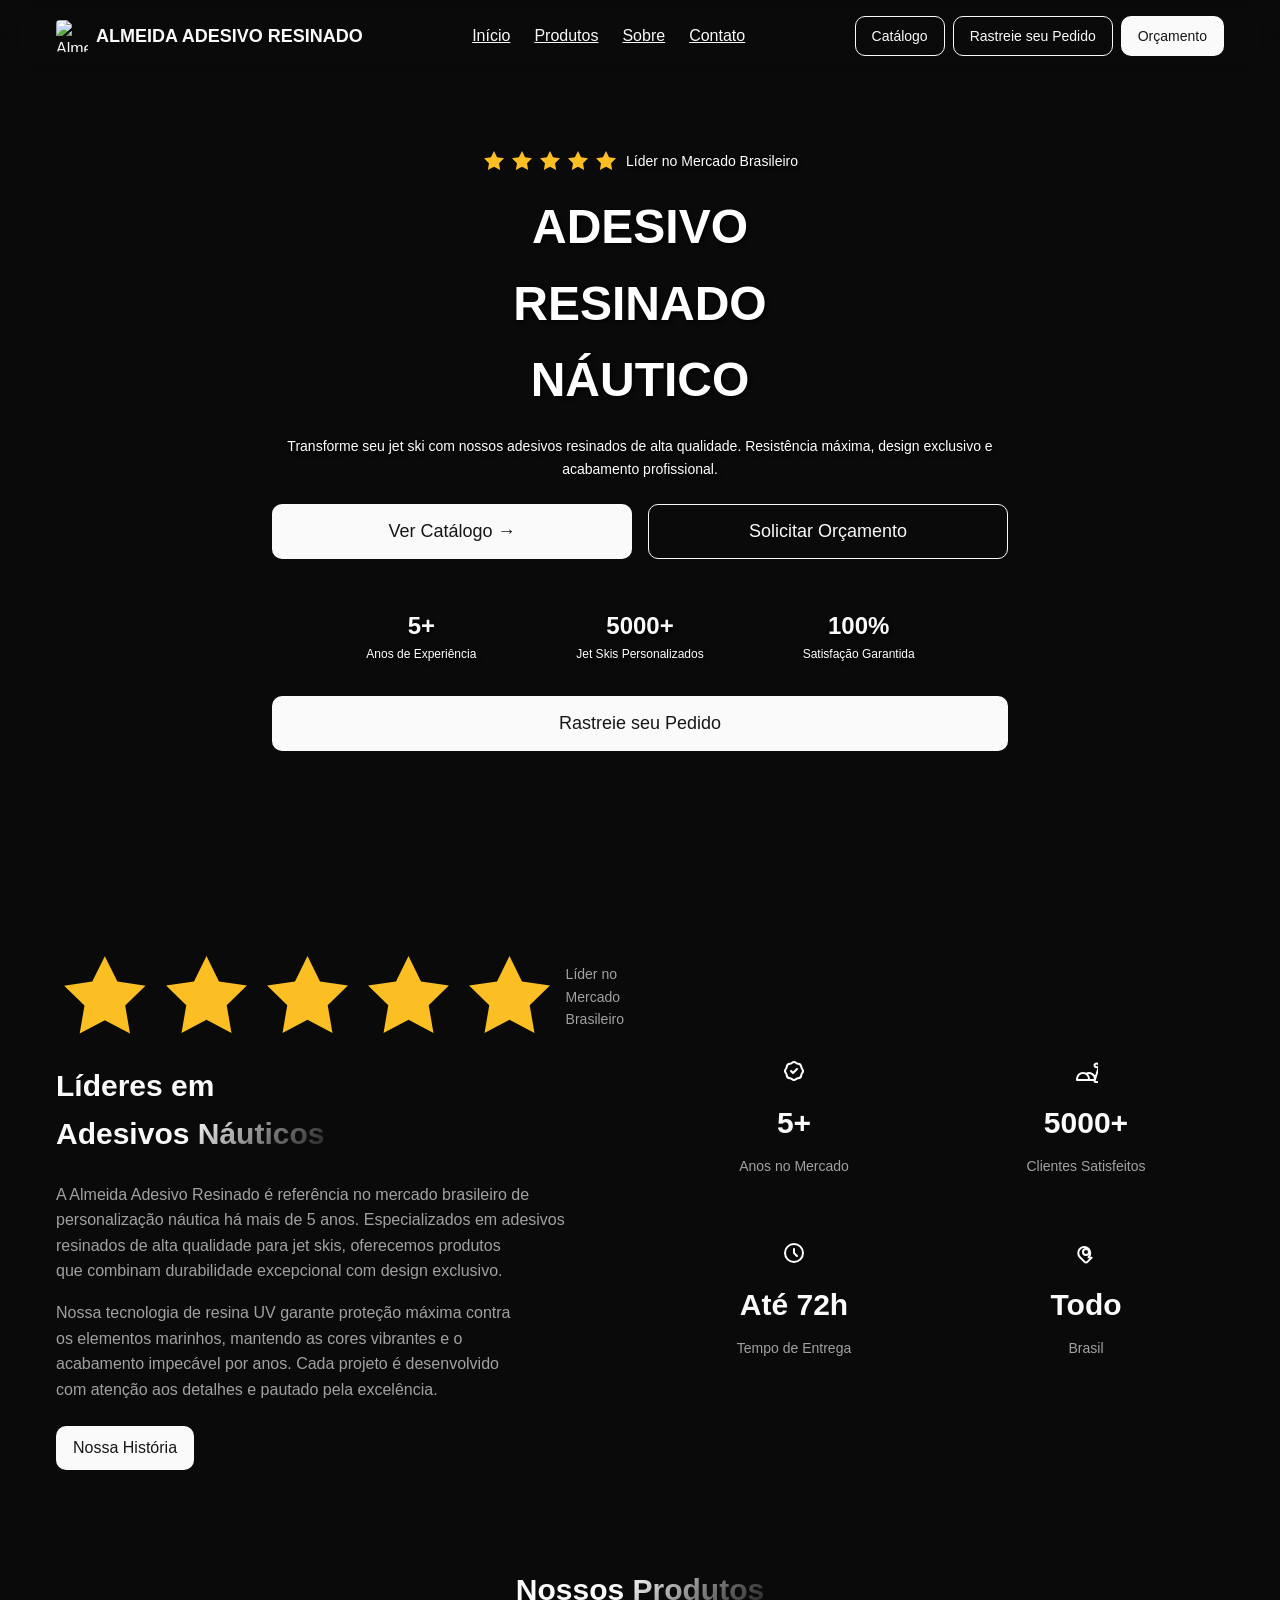
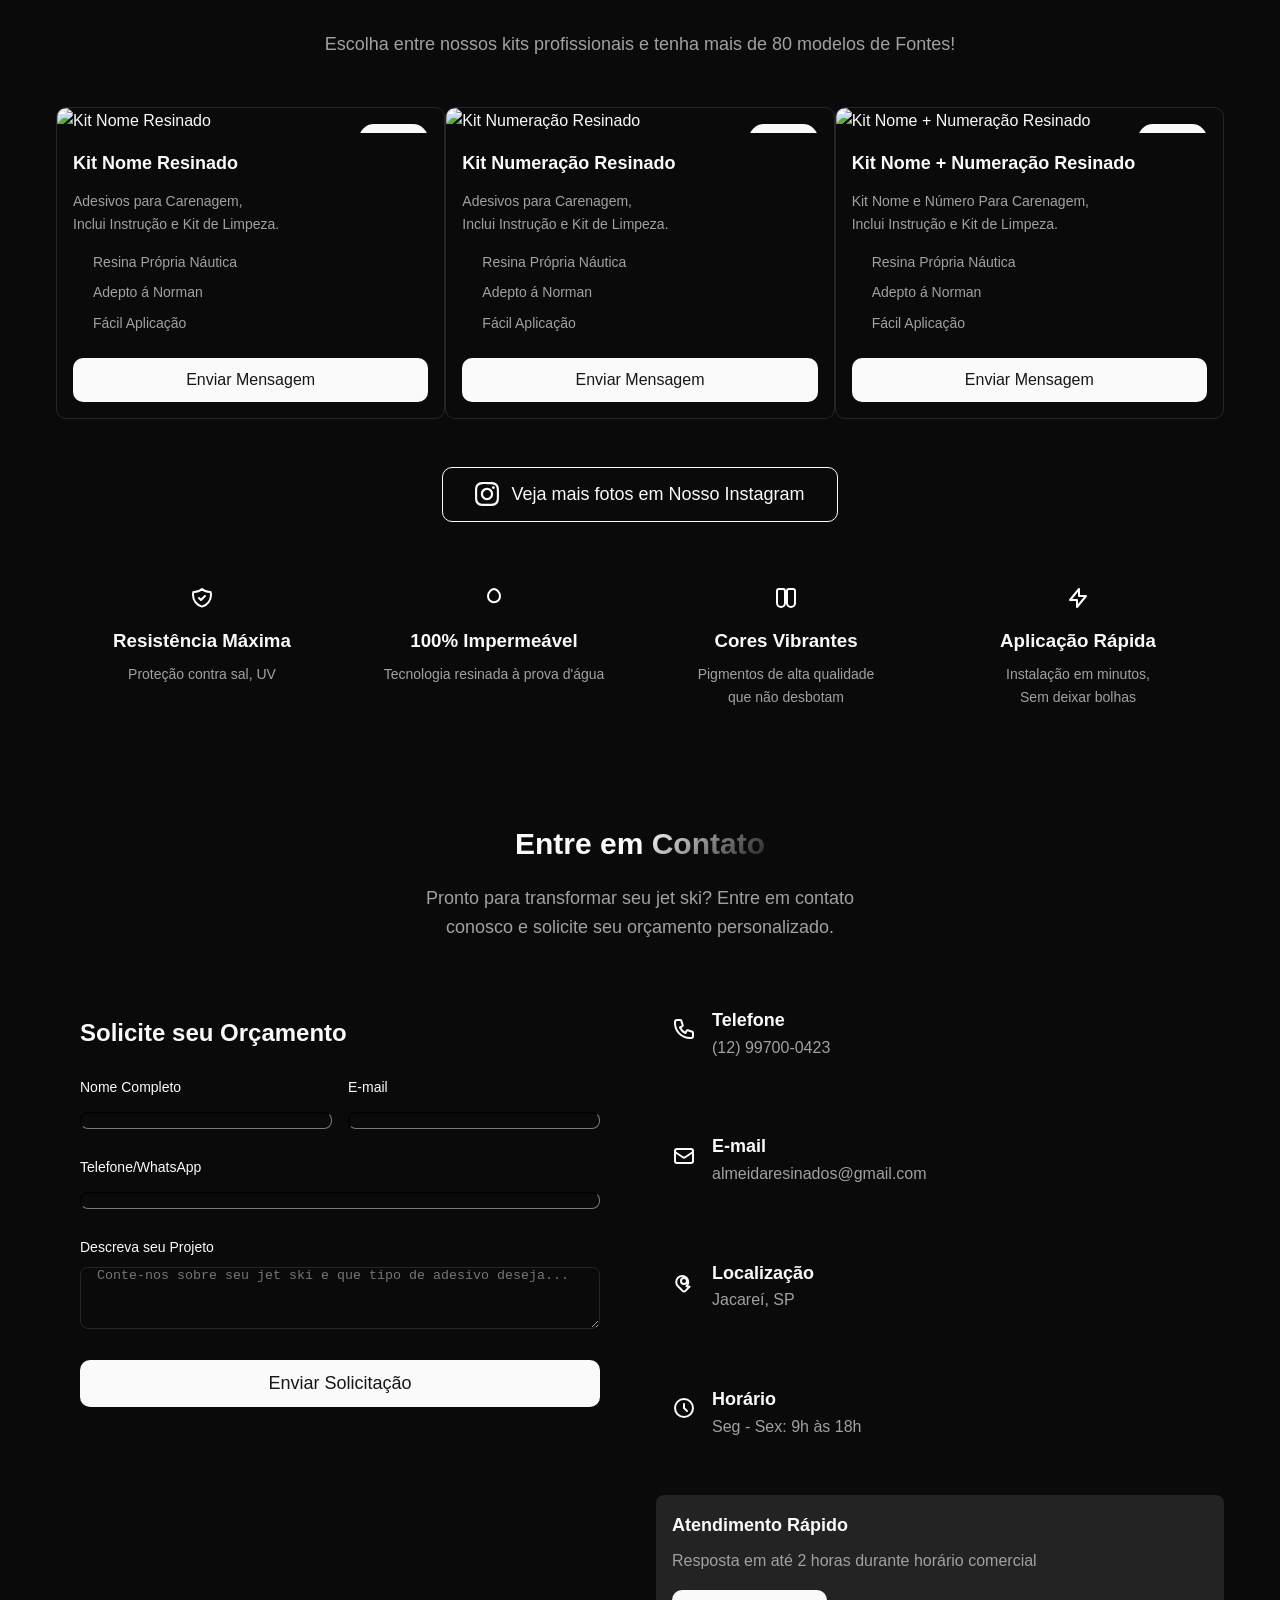
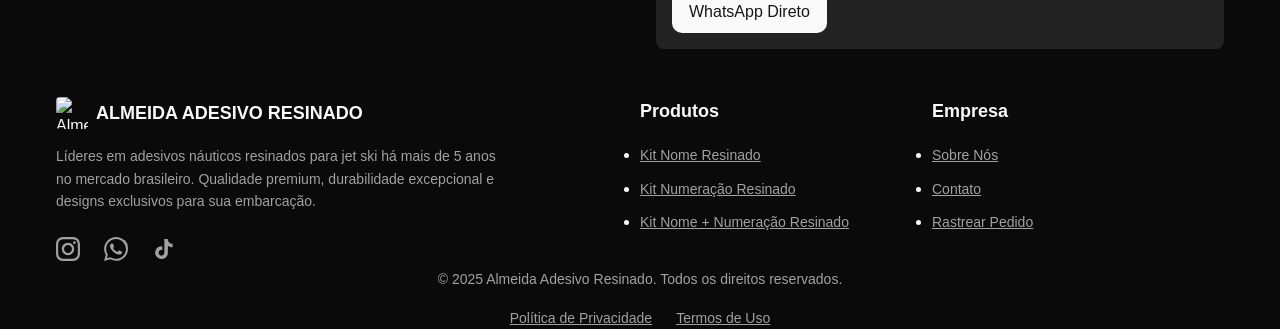
==== commit 4c9f14ee: "V1 intersign" ====
--- a/INTERSIGN/index.html
+++ b/INTERSIGN/index.html
@@ -17,18 +17,18 @@
   <link rel="apple-touch-icon" sizes="180x180" href="apple-touch-icon.png">
   <link rel="manifest" href="site.webmanifest">
 
-  <!-- Open Graph (prévia em redes sociais e Google) -->
+  <!-- Open Graph (prévia em redes sociais e Google)
   <meta property="og:title" content="Almeida Adesivo Resinado | Adesivos Náuticos Premium para Jet Skis e Lanchas" />
   <meta property="og:description" content="Transforme seu jet ski ou lancha com adesivos resinados personalizados e de alta durabilidade. Design exclusivo e qualidade premium." />
   <meta property="og:url" content="https://www.almeidaresinados.com.br/" />
   <meta property="og:type" content="website" />
-  <meta property="og:image" content="https://www.almeidaresinados.com.br/images/capa.jpg" />
+  <meta property="og:image" content="https://www.almeidaresinados.com.br/images/capa.jpg" /> -->
 
   <!-- Fontes e estilos -->
   <link rel="preconnect" href="https://fonts.googleapis.com">
   <link rel="preconnect" href="https://fonts.gstatic.com/" crossorigin>
   <link href="https://fonts.googleapis.com/css2?family=Geist:wght@100..900&family=Geist+Mono:wght@100..900&display=swap" rel="stylesheet">
-  <link rel="stylesheet" href="styles.css">
+  <link rel="stylesheet" href="/INTERSIGN/style.css">
 </head>
 <body class="font-sans">
     <header class="fixed top-0 w-full z-50 bg-background/80 backdrop-blur-md border-b border-border">
@@ -544,6 +544,6 @@
         </div>
     </footer>
 
-    <script src="script.js"></script>
+    <script src="/INTERSIGN/script.js"></script>
 </body>
 </html>
--- a/INTERSIGN/style.css
+++ b/INTERSIGN/style.css
@@ -0,0 +1,659 @@
+/* Converting Tailwind CSS to vanilla CSS with dark theme */
+:root {
+  --background: oklch(0.145 0 0);
+  --foreground: oklch(0.985 0 0);
+  --card: oklch(0.145 0 0);
+  --card-foreground: oklch(0.985 0 0);
+  --popover: oklch(0.145 0 0);
+  --popover-foreground: oklch(0.985 0 0);
+  --primary: oklch(0.985 0 0);
+  --primary-foreground: oklch(0.205 0 0);
+  --secondary: oklch(0.269 0 0);
+  --secondary-foreground: oklch(0.985 0 0);
+  --muted: oklch(0.269 0 0);
+  --muted-foreground: oklch(0.708 0 0);
+  --accent: oklch(0.269 0 0);
+  --accent-foreground: oklch(0.985 0 0);
+  --destructive: oklch(0.396 0.141 25.723);
+  --destructive-foreground: oklch(0.637 0.237 25.331);
+  --border: oklch(0.269 0 0);
+  --input: oklch(0.269 0 0);
+  --ring: oklch(0.439 0 0);
+  --radius: 0.625rem;
+}
+
+* {
+  margin: 0;
+  padding: 0;
+  box-sizing: border-box;
+}
+
+body {
+  font-family: "Geist", -apple-system, BlinkMacSystemFont, "Segoe UI", Roboto, sans-serif;
+  background-color: var(--background);
+  color: var(--foreground);
+  line-height: 1.6;
+}
+
+.font-sans {
+  font-family: "Geist", -apple-system, BlinkMacSystemFont, "Segoe UI", Roboto, sans-serif;
+}
+
+.container {
+  max-width: 1200px;
+  margin: 0 auto;
+  padding: 0 1rem;
+}
+
+/* Layout utilities */
+.flex {
+  display: flex;
+}
+.grid {
+  display: grid;
+}
+.hidden {
+  display: none;
+}
+.block {
+  display: block;
+}
+.inline-flex {
+  display: inline-flex;
+}
+
+.items-center {
+  align-items: center;
+}
+.items-start {
+  align-items: flex-start;
+}
+.justify-center {
+  justify-content: center;
+}
+.justify-between {
+  justify-content: space-between;
+}
+
+.space-x-1 > * + * {
+  margin-left: 0.25rem;
+}
+.space-x-2 > * + * {
+  margin-left: 0.5rem;
+}
+.space-x-4 > * + * {
+  margin-left: 1rem;
+}
+.space-x-6 > * + * {
+  margin-left: 1.5rem;
+}
+.space-x-8 > * + * {
+  margin-left: 2rem;
+}
+
+.space-y-2 > * + * {
+  margin-top: 0.5rem;
+}
+.space-y-4 > * + * {
+  margin-top: 1rem;
+}
+.space-y-6 > * + * {
+  margin-top: 1.5rem;
+}
+
+.grid-cols-1 {
+  grid-template-columns: repeat(1, minmax(0, 1fr));
+}
+.grid-cols-2 {
+  grid-template-columns: repeat(2, minmax(0, 1fr));
+}
+.grid-cols-3 {
+  grid-template-columns: repeat(3, minmax(0, 1fr));
+}
+.grid-cols-4 {
+  grid-template-columns: repeat(4, minmax(0, 1fr));
+}
+
+.gap-4 {
+  gap: 1rem;
+}
+.gap-8 {
+  gap: 2rem;
+}
+.gap-12 {
+  gap: 3rem;
+}
+
+/* Positioning */
+.relative {
+  position: relative;
+}
+.absolute {
+  position: absolute;
+}
+.fixed {
+  position: fixed;
+}
+.top-0 {
+  top: 0;
+}
+.top-4 {
+  top: 1rem;
+}
+.right-4 {
+  right: 1rem;
+}
+.inset-0 {
+  top: 0;
+  right: 0;
+  bottom: 0;
+  left: 0;
+}
+.z-10 {
+  z-index: 10;
+}
+.z-50 {
+  z-index: 50;
+}
+
+/* Sizing */
+.w-full {
+  width: 100%;
+}
+.w-2 {
+  width: 0.5rem;
+}
+.w-8 {
+  width: 2rem;
+}
+.w-16 {
+  width: 4rem;
+}
+.h-5 {
+  height: 1.25rem;
+}
+.h-6 {
+  height: 1.5rem;
+}
+.h-8 {
+  height: 2rem;
+}
+.h-16 {
+  height: 4rem;
+}
+.h-48 {
+  height: 12rem;
+}
+.min-h-screen {
+  min-height: 100vh;
+}
+.max-w-md {
+  max-width: 28rem;
+}
+.max-w-2xl {
+  max-width: 42rem;
+}
+.max-w-3xl {
+  max-width: 48rem;
+}
+.max-w-4xl {
+  max-width: 56rem;
+}
+
+/* Spacing */
+.p-0 {
+  padding: 0;
+}
+.p-4 {
+  padding: 1rem;
+}
+.p-6 {
+  padding: 1.5rem;
+}
+.px-3 {
+  padding-left: 0.75rem;
+  padding-right: 0.75rem;
+}
+.px-4 {
+  padding-left: 1rem;
+  padding-right: 1rem;
+}
+.px-8 {
+  padding-left: 2rem;
+  padding-right: 2rem;
+}
+.py-1 {
+  padding-top: 0.25rem;
+  padding-bottom: 0.25rem;
+}
+.py-4 {
+  padding-top: 1rem;
+  padding-bottom: 1rem;
+}
+.py-12 {
+  padding-top: 3rem;
+  padding-bottom: 3rem;
+}
+.py-20 {
+  padding-top: 5rem;
+  padding-bottom: 5rem;
+}
+
+.m-0 {
+  margin: 0;
+}
+.mb-2 {
+  margin-bottom: 0.5rem;
+}
+.mb-3 {
+  margin-bottom: 0.75rem;
+}
+.mb-4 {
+  margin-bottom: 1rem;
+}
+.mb-6 {
+  margin-bottom: 1.5rem;
+}
+.mb-8 {
+  margin-bottom: 2rem;
+}
+.mb-12 {
+  margin-bottom: 3rem;
+}
+.mb-16 {
+  margin-bottom: 4rem;
+}
+.mb-20 {
+  margin-bottom: 5rem;
+}
+.mt-4 {
+  margin-top: 1rem;
+}
+.mt-8 {
+  margin-top: 2rem;
+}
+.mt-12 {
+  margin-top: 3rem;
+}
+.mt-20 {
+  margin-top: 5rem;
+}
+.ml-2 {
+  margin-left: 0.5rem;
+}
+.ml-3 {
+  margin-left: 0.75rem;
+}
+.mr-3 {
+  margin-right: 0.75rem;
+}
+.mx-auto {
+  margin-left: auto;
+  margin-right: auto;
+}
+
+/* Typography */
+.text-xs {
+  font-size: 0.75rem;
+}
+.text-sm {
+  font-size: 0.875rem;
+}
+.text-lg {
+  font-size: 1.125rem;
+}
+.text-xl {
+  font-size: 1.25rem;
+}
+.text-2xl {
+  font-size: 1.5rem;
+}
+.text-3xl {
+  font-size: 1.875rem;
+}
+.text-4xl {
+  font-size: 2.25rem;
+}
+.text-5xl {
+  font-size: 3rem;
+}
+.text-7xl {
+  font-size: 4.5rem;
+}
+
+.font-bold {
+  font-weight: 700;
+}
+.font-semibold {
+  font-weight: 600;
+}
+
+.text-center {
+  text-align: center;
+}
+.text-left {
+  text-align: left;
+}
+.text-balance {
+  text-wrap: balance;
+}
+
+.text-foreground {
+  color: var(--foreground);
+}
+.text-primary {
+  color: var(--primary);
+}
+.text-primary-foreground {
+  color: var(--primary-foreground);
+}
+.text-muted-foreground {
+  color: var(--muted-foreground);
+}
+.text-white {
+  color: white;
+}
+.text-green-500 {
+  color: #10b981;
+}
+.text-yellow-400 {
+  color: #fbbf24;
+}
+
+.text-gradient {
+  background: linear-gradient(135deg, var(--primary), var(--accent));
+  -webkit-background-clip: text;
+  -webkit-text-fill-color: transparent;
+  background-clip: text;
+}
+
+.text-shadow-black {
+  text-shadow: 2px 2px 0 #000, -2px -2px 0 #000, 2px -2px 0 #000, -2px 2px 0 #000;
+}
+
+.drop-shadow-black {
+  filter: drop-shadow(0 0 12px black);
+}
+
+/* Colors */
+.bg-background {
+  background-color: var(--background);
+}
+.bg-card {
+  background-color: var(--card);
+}
+.bg-primary {
+  background-color: var(--primary);
+}
+.bg-input {
+  background-color: var(--input);
+}
+.bg-transparent {
+  background-color: transparent;
+}
+
+.bg-background\/80 {
+  background-color: color-mix(in srgb, var(--background) 80%, transparent);
+}
+.bg-primary\/10 {
+  background-color: color-mix(in srgb, var(--primary) 10%, transparent);
+}
+.bg-primary\/90 {
+  background-color: color-mix(in srgb, var(--primary) 90%, transparent);
+}
+
+.fill-yellow-400 {
+  fill: #fbbf24;
+}
+
+/* Borders */
+.border {
+  border-width: 1px;
+}
+.border-t {
+  border-top-width: 1px;
+}
+.border-b {
+  border-bottom-width: 1px;
+}
+.border-border {
+  border-color: var(--border);
+}
+.border-primary {
+  border-color: var(--primary);
+}
+
+.rounded {
+  border-radius: 0.25rem;
+}
+.rounded-lg {
+  border-radius: 0.5rem;
+}
+.rounded-t-lg {
+  border-top-left-radius: 0.5rem;
+  border-top-right-radius: 0.5rem;
+}
+.rounded-full {
+  border-radius: 9999px;
+}
+
+/* Effects */
+.shadow-2xl {
+  box-shadow: 0 25px 50px -12px rgba(0, 0, 0, 0.25);
+}
+.backdrop-blur-md {
+  backdrop-filter: blur(12px);
+}
+
+.transition-colors {
+  transition: color 0.15s ease-in-out, background-color 0.15s ease-in-out, border-color 0.15s ease-in-out;
+}
+.transition-transform {
+  transition: transform 0.15s ease-in-out;
+}
+.duration-300 {
+  transition-duration: 300ms;
+}
+
+.hover\:scale-105:hover {
+  transform: scale(1.05);
+}
+.hover\:text-primary:hover {
+  color: var(--primary);
+}
+.hover\:bg-primary:hover {
+  background-color: var(--primary);
+}
+.hover\:bg-primary\/90:hover {
+  background-color: color-mix(in srgb, var(--primary) 90%, transparent);
+}
+.hover\:text-primary-foreground:hover {
+  color: var(--primary-foreground);
+}
+.hover\:border-primary:hover {
+  border-color: var(--primary);
+}
+
+.group:hover .group-hover\:scale-105 {
+  transform: scale(1.05);
+}
+
+/* Images */
+.object-cover {
+  object-fit: cover;
+}
+.object-contain {
+  object-fit: contain;
+}
+
+.bg-cover {
+  background-size: cover;
+}
+.bg-center {
+  background-position: center;
+}
+.bg-no-repeat {
+  background-repeat: no-repeat;
+}
+
+.overflow-hidden {
+  overflow: hidden;
+}
+
+/* Components */
+.btn {
+  display: inline-flex;
+  align-items: center;
+  justify-content: center;
+  padding: 0.5rem 1rem;
+  border-radius: var(--radius);
+  font-weight: 500;
+  text-decoration: none;
+  border: 1px solid transparent;
+  cursor: pointer;
+  transition: all 0.15s ease-in-out;
+}
+
+.btn-primary {
+  background-color: var(--primary);
+  color: var(--primary-foreground);
+}
+
+.btn-primary:hover {
+  background-color: color-mix(in srgb, var(--primary) 90%, transparent);
+}
+
+.btn-outline {
+  border-color: var(--primary);
+  color: var(--primary);
+  background-color: transparent;
+}
+
+.btn-outline:hover {
+  background-color: var(--primary);
+  color: var(--primary-foreground);
+}
+
+.btn-secondary {
+  background-color: var(--primary-foreground);
+  color: var(--primary);
+}
+
+.btn-secondary:hover {
+  background-color: color-mix(in srgb, var(--primary-foreground) 90%, transparent);
+}
+
+.btn-lg {
+  padding: 0.75rem 2rem;
+  font-size: 1.125rem;
+}
+
+.card {
+  background-color: var(--card);
+  border: 1px solid var(--border);
+  border-radius: var(--radius);
+  overflow: hidden;
+}
+
+.input {
+  width: 100%;
+  padding: 0.5rem 0.75rem;
+  background-color: var(--input);
+  border: 1px solid var(--border);
+  border-radius: var(--radius);
+  color: var(--foreground);
+  font-size: 0.875rem;
+}
+
+.input:focus {
+  outline: none;
+  border-color: var(--ring);
+  box-shadow: 0 0 0 2px color-mix(in srgb, var(--ring) 20%, transparent);
+}
+
+/* Responsive */
+@media (min-width: 640px) {
+  .sm\:flex-row {
+    flex-direction: row;
+  }
+  .sm\:space-y-0 > * + * {
+    margin-top: 0;
+  }
+  .sm\:space-x-4 > * + * {
+    margin-left: 1rem;
+  }
+  .sm\:space-x-6 > * + * {
+    margin-left: 1.5rem;
+  }
+}
+
+@media (min-width: 768px) {
+  .md\:hidden {
+    display: none;
+  }
+  .md\:flex {
+    display: flex;
+  }
+  .md\:grid-cols-2 {
+    grid-template-columns: repeat(2, minmax(0, 1fr));
+  }
+  .md\:grid-cols-3 {
+    grid-template-columns: repeat(3, minmax(0, 1fr));
+  }
+  .md\:grid-cols-4 {
+    grid-template-columns: repeat(4, minmax(0, 1fr));
+  }
+  .md\:text-2xl {
+    font-size: 1.5rem;
+  }
+  .md\:text-5xl {
+    font-size: 3rem;
+  }
+  .md\:text-7xl {
+    font-size: 4.5rem;
+  }
+  .md\:col-span-2 {
+    grid-column: span 2 / span 2;
+  }
+  .md\:flex-row {
+    flex-direction: row;
+  }
+  .md\:mt-0 {
+    margin-top: 0;
+  }
+}
+
+@media (min-width: 1024px) {
+  .lg\:grid-cols-4 {
+    grid-template-columns: repeat(4, minmax(0, 1fr));
+  }
+  .lg\:grid-cols-3 {
+    grid-template-columns: repeat(3, minmax(0, 1fr));
+  }
+  .lg\:grid-cols-2 {
+    grid-template-columns: repeat(2, minmax(0, 1fr));
+  }
+  .lg\:col-span-2 {
+    grid-column: span 2 / span 2;
+  }
+}
+
+/* Smooth scrolling */
+html {
+  scroll-behavior: smooth;
+}
+
+/* Mobile menu styles */
+@media (max-width: 767px) {
+  .mobile-menu-open {
+    display: block !important;
+  }
+}
+
+/* Hero gradient overlay */
+.hero-gradient::after {
+  content: "";
+  position: absolute;
+  inset: 0;
+  background: linear-gradient(rgba(0, 0, 0, 0.4), rgba(0, 0, 0, 0.6));
+}
